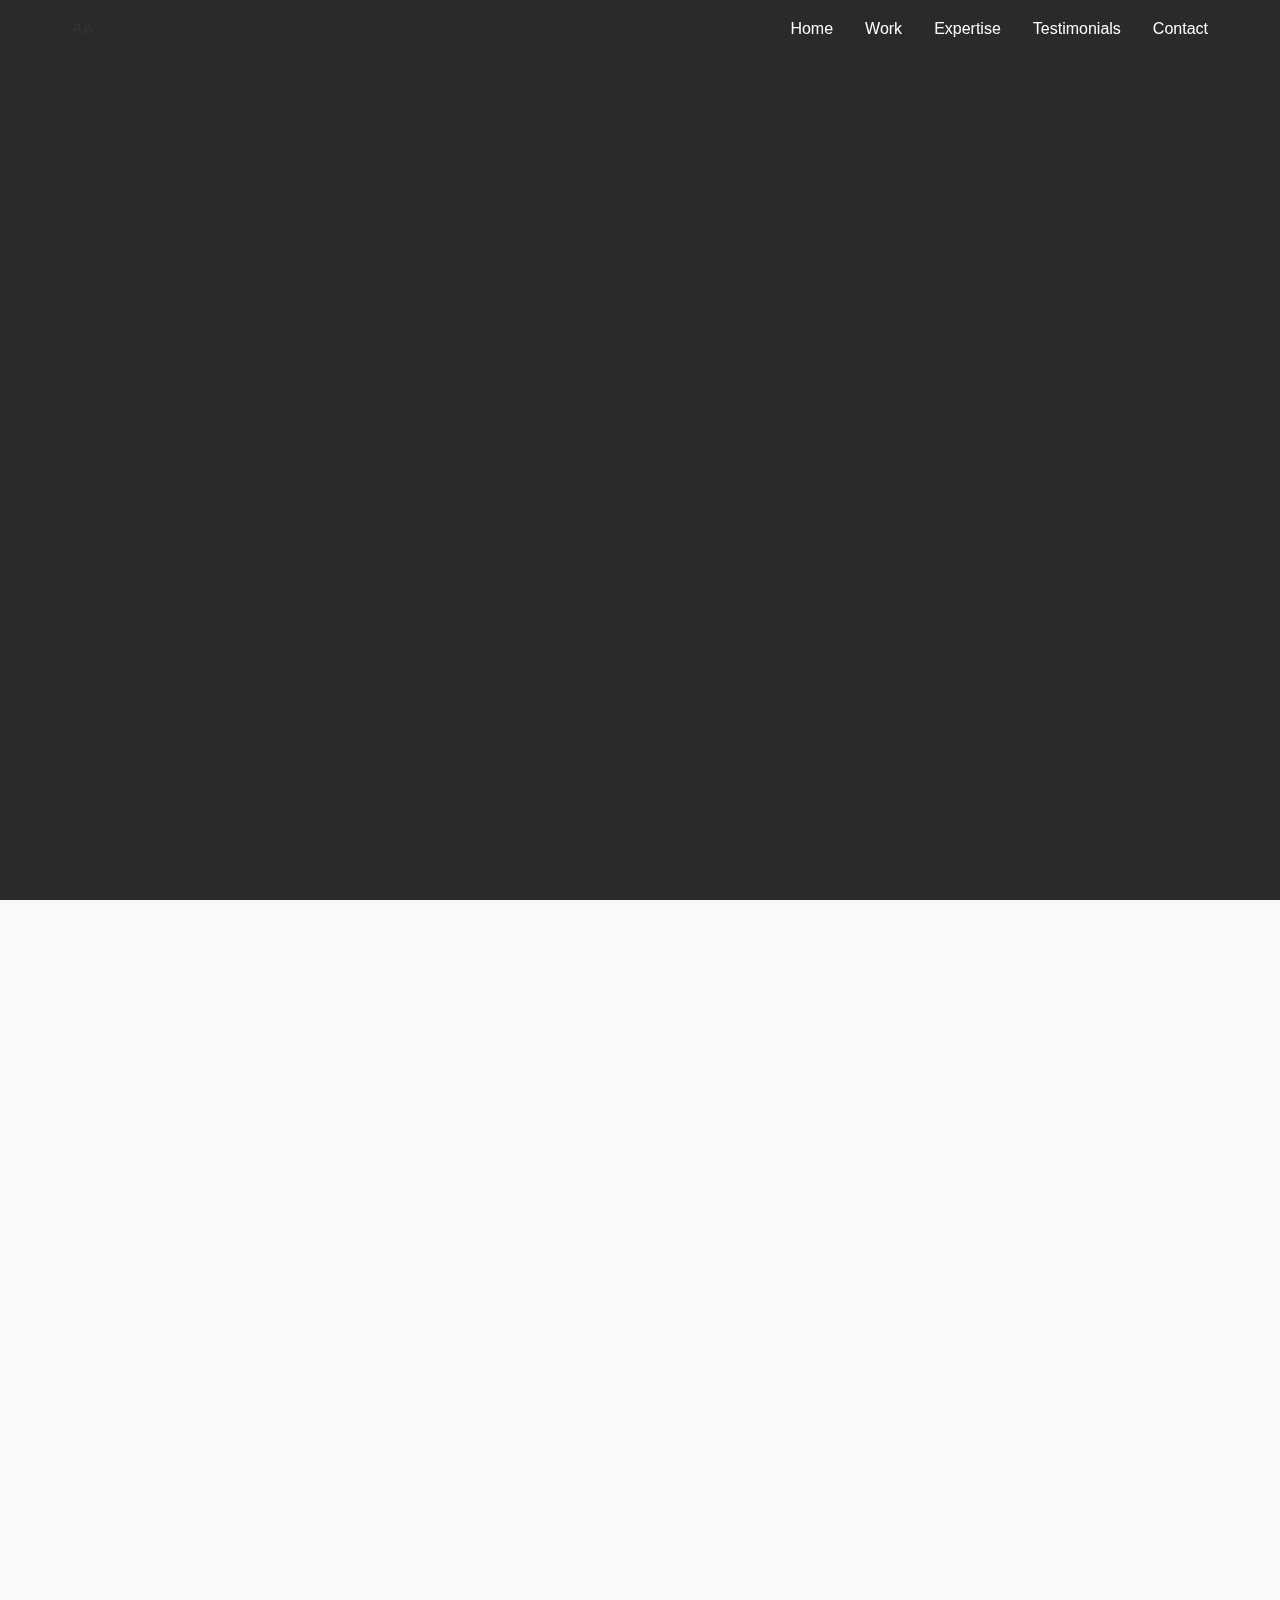
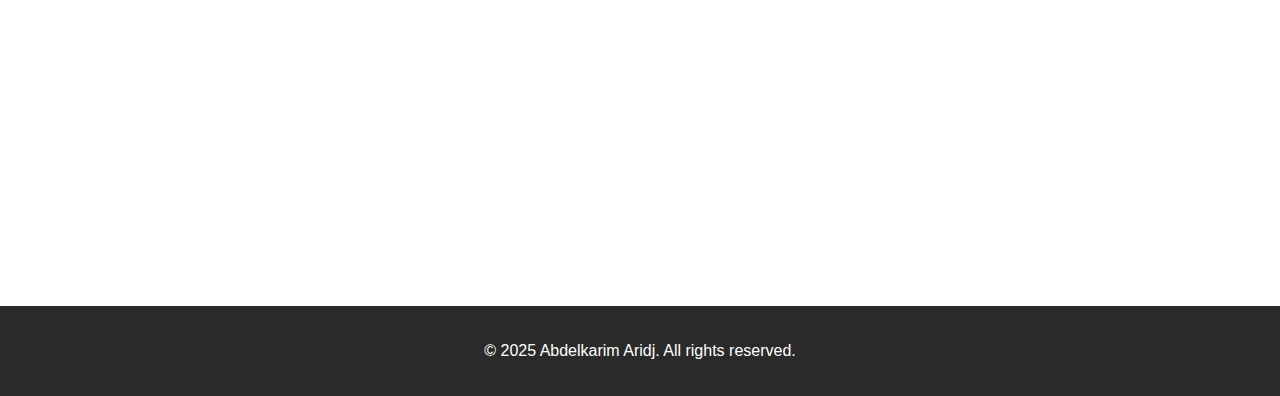
==== index.html @ 1d0ff683 "changing css link" ====
<!DOCTYPE html>
<html lang="en">
<head>
    <meta charset="UTF-8">
    <meta name="viewport" content="width=device-width, initial-scale=1.0">
    <meta name="description" content="SEO & Growth Marketing Specialist - Abdelkarim Aridj | Driving 113% Search Traffic Growth">
    <meta name="keywords" content="SEO specialist, digital marketing, growth marketing, B2B marketing, B2C marketing">
    <meta property="og:title" content="Abdelkarim Aridj - Digital Marketing Portfolio">
    <meta property="og:description" content="SEO & Growth Marketing Specialist with proven track record of 113% search traffic increase">
    <meta property="og:image" content="https://res.cloudinary.com/dxblsw5ct/image/upload/v1737039571/karim-portfolio_oym7jm.jpg">
    <title>Abdelkarim Aridj | Digital Marketing Portfolio</title>
    <link rel="stylesheet" href="https://cdnjs.cloudflare.com/ajax/libs/font-awesome/6.0.0/css/all.min.css">
    <link rel="stylesheet" href="https://unpkg.com/aos@next/dist/aos.css">
    <link rel="stylesheet" href="css/style.css">

</head>
<body>
    <!-- Navigation -->
    <nav class="navbar">
        <div class="container nav-container">
            <div class="logo">AA</div>
            <ul class="nav-links">
                <li><a href="#home">Home</a></li>
                <li><a href="#work">Work</a></li>
                <li><a href="#expertise">Expertise</a></li>
                <li><a href="#testimonials">Testimonials</a></li>
                <li><a href="#contact">Contact</a></li>
            </ul>
        </div>
    </nav>

    <!-- Hero Section -->
    <header id="home" class="hero">
        <div class="container hero-container">
            <div class="hero-content" data-aos="fade-right">
                <h1>Hi, I'm Abdelkarim</h1>
                <p class="hero-text">For the past 6 years, I have driven exceptional digital marketing results across B2B and B2C sectors, specializing in SEO and growth marketing. From achieving 113% search traffic increase to managing multi-country campaigns, I help businesses unlock their digital potential through data-driven strategies.</p>
                <div class="hero-stats">
                    <div class="stat" data-value="113">
                        <span class="number">113%</span>
                        <span class="label">Search Traffic Growth</span>
                    </div>
                    <div class="stat" data-value="70">
                        <span class="number">70%</span>
                        <span class="label">Organic Growth</span>
                    </div>
                    <div class="stat" data-value="40">
                        <span class="number">40%</span>
                        <span class="label">Revenue Increase</span>
                    </div>
                </div>
            </div>
            <div class="hero-image" data-aos="fade-left">
                <img src="https://res.cloudinary.com/dxblsw5ct/image/upload/v1737039571/karim-portfolio_oym7jm.jpg" 
                     alt="Abdelkarim Aridj" 
                     loading="eager">
            </div>
        </div>
    </header>
    <!-- Projects Section -->
    <section id="work" class="work">
        <div class="container">
            <h2 data-aos="fade-up">Featured Projects</h2>
            <div class="project-grid">
                <!-- Bayzat Project -->
                <div class="project-card" data-aos="fade-up">
                    <div class="project-header">
                        <img src="https://res.cloudinary.com/dxblsw5ct/image/upload/v1737087261/bayzat%20logo.png" 
                             alt="Bayzat Logo" 
                             class="project-logo">
                        <span class="location">Dubai (Remote)</span>
                    </div>
                    <div class="project-metrics">
                        <img src="https://res.cloudinary.com/dxblsw5ct/image/upload/v1737079715/Bayzat.com.png" 
                             alt="Bayzat Growth Metrics" 
                             class="metrics-image"
                             onclick="expandImage(this)">
                    </div>
                    <div class="project-content">
                        <h3>Key Achievements</h3>
                        <ul>
                            <li><i class="fas fa-chart-line"></i> 113% increase in organic search traffic</li>
                            <li><i class="fas fa-chart-bar"></i> 70% organic traffic growth in 8 months</li>
                            <li><i class="fas fa-dollar-sign"></i> 40% revenue increase from organic leads</li>
                            <li><i class="fas fa-tachometer-alt"></i> 60% improvement in core web vitals</li>
                        </ul>
                        <div class="content-created">
                            <h4>Content Created:</h4>
                            <ul>
                                <li><a href="https://www.bayzat.com/blog/author/karim/" target="_blank">
                                    <i class="fas fa-globe"></i> UAE Content</a></li>
                                <li><a href="https://www.bayzat.com/ar/ksa/blog/author/karim/" target="_blank">
                                    <i class="fas fa-globe"></i> KSA Content</a></li>
                            </ul>
                        </div>
                        <!-- button here -->
                       <a href="/Projects/bayzat.html" class="project-details-btn">View Project Details</a>
                    </div>
                </div>

                <!-- Evercam Project -->
                <div class="project-card" data-aos="fade-up">
                    <div class="project-header">
                        <img src="https://res.cloudinary.com/dxblsw5ct/image/upload/v1737087095/evercam%20logo.png" 
                             alt="Evercam Logo" 
                             class="project-logo">
                        <span class="location">Ireland (Remote)</span>
                    </div>
                    <div class="project-metrics">
                        <img src="https://res.cloudinary.com/dxblsw5ct/image/upload/v1737079715/evercam.io.png" 
                             alt="Evercam Growth Metrics" 
                             class="metrics-image"
                             onclick="expandImage(this)">
                    </div>
                    <div class="project-content">
                        <h3>Key Achievements</h3>
                        <ul>
                            <li><i class="fas fa-globe"></i> Multi-country SEO implementation</li>
                            <li><i class="fas fa-bullseye"></i> Cross-channel campaign management</li>
                            <li><i class="fas fa-code"></i> Multi-website optimization</li>
                        </ul>
                        <div class="landing-pages">
                            <h4>Notable Landing Pages:</h4>
                            <ul>
                                <li><a href="https://evercam.io/construction-cameras/" target="_blank">Construction Cameras</a></li>
                                <li><a href="https://evercam.com/construction-site-cameras" target="_blank">Construction Site Cameras</a></li>
                            </ul>
                        </div>
                        <!-- Add the button here -->
    <a href="/Projects/evercam.html" class="project-details-btn">View Project Details</a>
                    </div>
                </div>
                <!-- Harbin Project -->
                <div class="project-card" data-aos="fade-up">
                    <div class="project-header">
                        <img src="https://res.cloudinary.com/dxblsw5ct/image/upload/v1741133851/images_qfudab.jpg" 
                             alt="Harbin Logo" 
                             class="project-logo">
                        <span class="location">Algiers</span>
                    </div>
                    <div class="project-metrics">
                        <img src="https://res.cloudinary.com/dxblsw5ct/image/upload/v1741133851/images_qfudab.jpg" 
                             alt="Harbin Growth Metrics" 
                             class="metrics-image"
                             onclick="expandImage(this)">
                    </div>
                    <div class="project-content">
                        <h3>Key Achievements</h3>
                        <ul>
                            <li><i class="fas fa-globe"></i> ASO optimization for Rider and Driver Apps</li>
                            <li><i class="fas fa-code"></i> Website Launch</li>
                            <li><i class="fas fa-download"></i> 100k Downloads in 6 months</li>
                        </ul>
                        <div class="landing-pages">
                            <h4>App (Wayback Machine):</h4>
                            <ul>
                                <li><a href="https://web.archive.org/web/20240913175739/https://play.google.com/store/apps/details?id=com.harbin.vtccustomer" target="_blank">Arbin</a></li>
                            </ul>
                        </div>
                        <!-- button here -->
    <a href="/Projects/HarbinElDjazair.html" class="project-details-btn">View Project Details</a>
                    </div>
                </div>

                <!-- Bessa Project -->
                <div class="project-card" data-aos="fade-up">
                    <div class="project-header">
                        <img src="https://res.cloudinary.com/dxblsw5ct/image/upload/v1737086986/bessa%20logo.png" 
                             alt="Bessa Logo" 
                             class="project-logo">
                        <span class="location">Algiers</span>
                    </div>
                    <div class="project-metrics">
                        <img src="https://res.cloudinary.com/dxblsw5ct/image/upload/v1737079715/Bessa%20Promotion.png" 
                             alt="Bessa Growth Metrics" 
                             class="metrics-image"
                             onclick="expandImage(this)">
                    </div>
                    <div class="project-content">
                        <h3>Key Achievements</h3>
                        <ul>
                            <li><i class="fas fa-users"></i> Generated 5000+ qualified leads</li>
                            <li><i class="fas fa-chart-pie"></i> Increased turnover by 30%</li>
                            <li><i class="fas fa-ad"></i> 60% of sales through digital channels</li>
                            <li><i class="fas fa-chart-line"></i> 25% increase in user retention</li>
                        </ul>
                        <div class="landing-pages">
                            <h4>Notable Landing Pages:</h4>
                            <ul>
                                <li><a href="https://www.bessapromotion.com/landings/itri" target="_blank">ITRI Project</a></li>
                                <li><a href="https://www.bessapromotion.com/landings/avena" target="_blank">AVENA Project</a></li>
                            </ul>
                        </div>
                        <!-- button here -->
                      <a href="/Projects/bessapromotion.html" class="project-details-btn">View Project Details</a>
                    </div>
                </div>
            </div>
        </div>
    </section>
    <!-- Testimonials Section -->
    <section id="testimonials" class="testimonials">
        <div class="container">
            <h2 data-aos="fade-up">What People Say</h2>
            <div class="testimonial-slider">
                <div class="testimonial" data-aos="fade-up">
                    <div class="testimonial-content">
                        <p>"I had the pleasure of working with AbdelKarim, and I can confidently say he is an invaluable asset to any team. His proactive approach ensures that tasks are completed efficiently and with great attention to detail. AbdelKarim is incredibly helpful and always ready to lend a hand, fostering a collaborative and friendly work environment."</p>
                        <cite>Mayar Elrouhy<span>Graphic Designer at Bayzat</span></cite>
                    </div>
                    <div class="testimonial-image">
                        <img src="https://mir-s3-cdn-cf.behance.net/user/276/76a45770738541.667986ebb604b.jpg" alt="Mayar Elrouhy">
                    </div>
                </div>

                <div class="testimonial" data-aos="fade-up">
                    <div class="testimonial-content">
                        <p>"Karim is a true professional, highly analytical, and results-oriented, and also someone who brings positivity and energy to the workplace. I have no doubt that he will excel in any role he takes on."</p>
                        <cite>Omar Elkomy<span>Performance Marketing Expert</span></cite>
                    </div>
                    <div class="testimonial-image">
                        <img src="https://encrypted-tbn0.gstatic.com/images?q=tbn:ANd9GcSXx7Ar7ce7cHdKOqcOSdT1GaPGiIx5qUNodg&s" alt="Omar Elkomy">
                    </div>
                </div>

                <div class="testimonial" data-aos="fade-up">
                    <div class="testimonial-content">
                        <p>"He optimized the website and succeeded in improving the company's organic ranking across key regions. His strategic vision and skills were of great help in bringing new leads to Evercam. He is a creative and accomplished SEO specialist."</p>
                        <cite>Amel Djedouani<span>Account Manager at Hilti Canada</span></cite>
                    </div>
                    <div class="testimonial-image">
                        <img src="https://encrypted-tbn0.gstatic.com/images?q=tbn:ANd9GcTGM-uZBN4_gYiiAgjSM6jR3LyusbzUs8ugnw&s" alt="Amel Djedouani">
                    </div>
                </div>
            </div>
            <div class="testimonial-dots"></div>
        </div>
    </section>
    <!-- Expertise Section -->
    <section id="expertise" class="expertise">
        <div class="container">
            <h2 data-aos="fade-up">Skills & Services</h2>
            <div class="expertise-grid">
                <div class="expertise-card" data-aos="fade-up">
                    <h3><i class="fas fa-search"></i> SEO & Analytics</h3>
                    <ul>
                        <li>Technical SEO optimization</li>
                        <li>Multi-country SEO implementation</li>
                        <li>GA4 & Search Console mastery</li>
                        <li>Data analysis & reporting</li>
                    </ul>
                </div>
                <div class="expertise-card" data-aos="fade-up">
                    <h3><i class="fas fa-chart-line"></i> Growth Marketing</h3>
                    <ul>
                        <li>Multi-channel campaign management</li>
                        <li>CRO & A/B testing</li>
                        <li>Lead generation</li>
                        <li>Marketing automation</li>
                    </ul>
                </div>
                <div class="expertise-card" data-aos="fade-up">
                    <h3><i class="fas fa-code"></i> Technical Expertise</h3>
                    <ul>
                        <li>HTML/CSS/JavaScript</li>
                        <li>CRM systems (Hubspot, Salesforce)</li>
                        <li>Marketing tools (SEMrush, Ahrefs)</li>
                        <li>Analytics platforms</li>
                    </ul>
                </div>
            </div>
        </div>
    </section>
    <!-- Contact Section -->
    <section id="contact" class="contact">
        <div class="container">
            <h2 data-aos="fade-up">Let's Connect</h2>
            <div class="contact-info" data-aos="fade-up"></div>
            <div id="hubspot-form" data-aos="fade-up">
                <script charset="utf-8" type="text/javascript" src="//js.hsforms.net/forms/embed/v2.js"></script>
                <script>
                    hbspt.forms.create({
                        portalId: "48952177",
                        formId: "5fe505a7-44eb-4e9d-b23c-423a697716f1"
                    });
                </script>
            </div>
            <div class="social-profiles" data-aos="fade-up">
                <h3>Connect With Me On</h3>
                <div class="social-icons">
                    <a href="https://github.com/Karim-Aridj" target="_blank" class="social-icon">
                        <i class="fab fa-github"></i>
                    </a>
                    <a href="https://www.linkedin.com/in/abdelkarim-aridj/" target="_blank" class="social-icon">
                        <i class="fab fa-linkedin"></i>
                    </a>
                </div>
            </div>
        </div>
    </section>

    <footer>
        <div class="container">
            <p>© 2025 Abdelkarim Aridj. All rights reserved.</p>
        </div>
    </footer>

    <!-- Google tag (gtag.js) -->
<script async src="https://www.googletagmanager.com/gtag/js?id=G-7HVY5JYNY0"></script>
<script>
  window.dataLayer = window.dataLayer || [];
  function gtag(){dataLayer.push(arguments);}
  gtag('js', new Date());

  gtag('config', 'G-7HVY5JYNY0');
</script>
</body>
</html>
---- css/style.css ----
:root {
    --primary-color: #2a2a2a;
    --accent-color: #4a90e2;
    --text-color: #333;
    --background-color: #fff;
    --gradient: linear-gradient(135deg, #4a90e2, #2a2a2a);
}

* {
    margin: 0;
    padding: 0;
    box-sizing: border-box;
}

html {
    scroll-behavior: smooth;
}

body {
    font-family: 'Inter', sans-serif;
    line-height: 1.6;
    color: var(--text-color);
    background: var(--background-color);
}

.container {
    max-width: 1200px;
    margin: 0 auto;
    padding: 0 2rem;
}

/* Navigation */
.navbar {
    position: fixed;
    width: 100%;
    background: rgba(42, 42, 42, 0.95);
    backdrop-filter: blur(10px);
    z-index: 1000;
    padding: 1rem 0;
}

.nav-container {
    display: flex;
    justify-content: space-between;
    align-items: center;
}

.nav-links {
    display: flex;
    gap: 2rem;
    list-style: none;
}

.nav-links a {
    color: white;
    text-decoration: none;
    transition: color 0.3s ease;
}

.nav-links a:hover {
    color: var(--accent-color);
}

/* Hero Section */
.hero {
    min-height: 100vh;
    padding: 6rem 0;
    background: var(--primary-color);
    color: white;
    display: flex;
    align-items: center;
}

.hero-container {
    display: grid;
    grid-template-columns: 1fr 1fr;
    gap: 4rem;
    align-items: center;
}

.hero-text {
    font-size: 1.25rem;
    margin: 2rem 0;
    line-height: 1.8;
}

.hero-image {
    border-radius: 50%;
    overflow: hidden;
    width: 400px;
    height: 400px;
    margin-left: auto;
    border: 4px solid var(--accent-color);
}

.hero-image img {
    width: 100%;
    height: 100%;
    object-fit: cover;
}

.hero-stats {
    display: grid;
    grid-template-columns: repeat(3, 1fr);
    gap: 2rem;
    margin-top: 3rem;
}

.stat {
    background: rgba(255, 255, 255, 0.1);
    padding: 1.5rem;
    border-radius: 8px;
    transition: transform 0.3s ease;
}

.stat:hover {
    transform: translateY(-5px);
}

.stat .number {
    font-size: 2.5rem;
    font-weight: bold;
    display: block;
    margin-bottom: 0.5rem;
}

.stat .label {
    font-size: 0.9rem;
    opacity: 0.9;
}
/* Project Section */
.work {
    padding: 6rem 0;
    background: #f9f9f9;
}

.project-grid {
    display: grid;
    grid-template-columns: repeat(auto-fit, minmax(350px, 1fr));
    gap: 2rem;
    margin-top: 3rem;
}

.project-card {
    background: white;
    border-radius: 12px;
    overflow: hidden;
    box-shadow: 0 4px 20px rgba(0,0,0,0.1);
    transition: transform 0.3s ease;
}

.project-card:hover {
    transform: translateY(-10px);
}

.project-header {
    padding: 1.5rem;
    border-bottom: 1px solid #eee;
    display: flex;
    align-items: center;
    gap: 1rem;
}

.project-logo {
    height: 40px;
    width: auto;
    object-fit: contain;
}

.location {
    color: #666;
    font-size: 0.9rem;
}

.project-metrics {
    padding: 1rem;
    cursor: pointer;
}

.metrics-image {
    width: 100%;
    height: auto;
    border-radius: 8px;
    transition: transform 0.3s ease;
}

.metrics-image:hover {
    transform: scale(1.05);
}

.expanded-image {
    position: fixed;
    top: 0;
    left: 0;
    width: 100%;
    height: 100%;
    background: rgba(0, 0, 0, 0.9);
    display: flex;
    justify-content: center;
    align-items: center;
    z-index: 1100;
    cursor: pointer;
}

.expanded-image img {
    max-width: 90%;
    max-height: 90vh;
    object-fit: contain;
}

.project-content {
    padding: 1.5rem;
}

.project-content h3 {
    margin-bottom: 1rem;
    color: var(--primary-color);
}

.project-content ul {
    list-style: none;
}

.project-content ul li {
    margin: 0.5rem 0;
    display: flex;
    align-items: center;
    gap: 0.5rem;
}

.project-content ul li i {
    color: var(--accent-color);
}

/* Project Details Section */
.project-details {
    padding: 4rem 0;
    background: #fff;
}

.project-details h1 {
    font-size: 2rem;
    color: var(--primary-color);
    margin-bottom: 2rem;
}

.project-details h2 {
    font-size: 1.5rem;
    color: var(--primary-color);
    margin-top: 2rem;
}

.project-details h3 {
    font-size: 1.25rem;
    color: var(--accent-color);
    margin-top: 1.5rem;
}

.project-details p {
    line-height: 1.8;
    color: var(--text-color);
}

/* Table Styling */
table {
    width: 100%;
    border-collapse: collapse;
    margin-top: 1.5rem;
}

thead th {
    background-color: var(--primary-color);
    color: #fff;
    padding: 0.75rem;
}

tbody td {
    border: 1px solid #ddd;
    padding: 0.75rem;
}

tr:nth-child(even) {
    background-color: #f9f9f9;
}

.content-created,
.landing-pages {
    margin-top: 2rem;
    padding-top: 1rem;
    border-top: 1px solid #eee;
}

.content-created h4,
.landing-pages h4 {
    margin-bottom: 0.5rem;
    color: var(--primary-color);
}

.content-created ul,
.landing-pages ul {
    list-style: none;
}

.content-created a,
.landing-pages a {
    color: var(--accent-color);
    text-decoration: none;
    display: flex;
    align-items: center;
    gap: 0.5rem;
    transition: color 0.3s ease;
}

.content-created a:hover,
.landing-pages a:hover {
    color: var(--primary-color);
}
/* Testimonials Section */
.testimonials {
    padding: 6rem 0;
    background: white;
}

.testimonial {
    display: none;
    text-align: center;
    padding: 2rem;
}

.testimonial.active {
    display: block;
}

.testimonial-content {
    background: #f9f9f9;
    padding: 2rem;
    border-radius: 12px;
    box-shadow: 0 4px 20px rgba(0,0,0,0.05);
    margin-bottom: 2rem;
}

.testimonial p {
    font-size: 1.2rem;
    line-height: 1.8;
    margin-bottom: 1.5rem;
    color: var(--text-color);
}

.testimonial cite {
    display: block;
    font-style: normal;
    font-weight: 600;
    color: var(--accent-color);
}

.testimonial cite span {
    display: block;
    font-size: 0.9rem;
    color: #666;
    margin-top: 0.25rem;
}

.testimonial-image {
    width: 80px;
    height: 80px;
    border-radius: 50%;
    overflow: hidden;
    margin: 1.5rem auto 0;
    border: 3px solid var(--accent-color);
}

.testimonial-image img {
    width: 100%;
    height: 100%;
    object-fit: cover;
}

.testimonial-dots {
    display: flex;
    justify-content: center;
    gap: 0.5rem;
    margin-top: 2rem;
}

.dot {
    width: 10px;
    height: 10px;
    border-radius: 50%;
    background: #ddd;
    cursor: pointer;
    transition: background 0.3s ease;
}

.dot.active {
    background: var(--accent-color);
}
/* Expertise Section */
.expertise {
    padding: 6rem 0;
    background: #f9f9f9;
}

.expertise-grid {
    display: grid;
    grid-template-columns: repeat(auto-fit, minmax(300px, 1fr));
    gap: 2rem;
    margin-top: 3rem;
}

.expertise-card {
    background: white;
    padding: 2rem;
    border-radius: 12px;
    box-shadow: 0 4px 20px rgba(0,0,0,0.05);
    transition: transform 0.3s ease;
}

.expertise-card:hover {
    transform: translateY(-5px);
}

.expertise-card h3 {
    display: flex;
    align-items: center;
    gap: 0.5rem;
    margin-bottom: 1.5rem;
    color: var(--primary-color);
}

.expertise-card h3 i {
    color: var(--accent-color);
}

.expertise-card ul {
    list-style: none;
}

.expertise-card ul li {
    margin: 0.5rem 0;
    padding-left: 1.5rem;
    position: relative;
}

.expertise-card ul li::before {
    content: "→";
    position: absolute;
    left: 0;
    color: var(--accent-color);
}

/* Contact Section */
.contact {
    padding: 6rem 0;
    background: white;
}

.contact-info {
    text-align: center;
    margin: 2rem 0;
}

.contact-info p {
    margin: 1rem 0;
    display: flex;
    align-items: center;
    justify-content: center;
    gap: 0.5rem;
}

.contact-info i {
    color: var(--accent-color);
}

#hubspot-form {
    max-width: 600px;
    margin: 2rem auto;
    padding: 0 1rem;
}

/* Social Profiles */
.social-profiles {
    margin-top: 3rem;
    text-align: center;
}

.social-profiles h3 {
    margin-bottom: 1.5rem;
    color: var(--primary-color);
}

.social-icons {
    display: flex;
    justify-content: center;
    gap: 2rem;
}

.social-icon {
    width: 60px;
    height: 60px;
    border-radius: 50%;
    background: var(--primary-color);
    display: flex;
    align-items: center;
    justify-content: center;
    transition: transform 0.3s ease, background-color 0.3s ease;
}

.social-icon i {
    font-size: 1.8rem;
    color: white;
}

.social-icon:hover {
    transform: translateY(-5px);
    background: var(--accent-color);
}

/* Footer */
footer {
    background: var(--primary-color);
    color: white;
    padding: 2rem 0;
    text-align: center;
}
/* Responsive Design */
@media (max-width: 1200px) {
    .container {
        padding: 0 1.5rem;
    }

    .hero-image {
        width: 350px;
        height: 350px;
    }
}

@media (max-width: 992px) {
    .hero-container {
        grid-template-columns: 1fr;
        text-align: center;
    }

    .hero-image {
        margin: 0 auto;
    }

    .hero-stats {
        justify-content: center;
    }

    .project-grid {
        grid-template-columns: repeat(auto-fit, minmax(300px, 1fr));
    }
}

@media (max-width: 768px) {
    html {
        font-size: 14px;
    }

    .navbar {
        padding: 0.8rem 0;
    }

    .nav-links {
        display: none;
    }

    .hero {
        padding: 4rem 0;
    }

    .hero-image {
        width: 280px;
        height: 280px;
    }

    .hero-stats {
        grid-template-columns: 1fr;
        gap: 1rem;
    }

    .stat {
        padding: 1rem;
    }

    .stat .number {
        font-size: 2rem;
    }

    .project-card {
        margin-bottom: 2rem;
    }

    .testimonial p {
        font-size: 1rem;
    }

    .expertise-grid {
        grid-template-columns: 1fr;
    }

    .social-icons {
        gap: 1rem;
    }

    .social-icon {
        width: 50px;
        height: 50px;
    }

    .social-icon i {
        font-size: 1.5rem;
    }
}

@media (max-width: 480px) {
    html {
        font-size: 12px;
    }

    .hero-image {
        width: 240px;
        height: 240px;
    }

    .project-header {
        flex-direction: column;
        text-align: center;
    }

    .project-logo {
        height: 30px;
    }

    .testimonial-content {
        padding: 1.5rem;
    }

    .testimonial-image {
        width: 60px;
        height: 60px;
    }

    .contact-info p {
        flex-direction: column;
        gap: 0.5rem;
    }
}

/* Animation Classes */
.scroll-up {
    transform: translateY(0);
    transition: transform 0.3s ease;
}

.scroll-down {
    transform: translateY(-100%);
    transition: transform 0.3s ease;
}

/* Accessibility */
@media (prefers-reduced-motion: reduce) {
    * {
        animation-duration: 0.01ms !important;
        animation-iteration-count: 1 !important;
        transition-duration: 0.01ms !important;
        scroll-behavior: auto !important;
    }
}

/* Print Styles */
@media print {
    .navbar,
    .hero-stats,
    .testimonial-dots,
    .social-profiles,
    #hubspot-form {
        display: none;
    }

    .hero,
    .work,
    .testimonials,
    .expertise,
    .contact {
        padding: 2rem 0;
    }

    .project-card,
    .expertise-card {
        break-inside: avoid;
    }
}
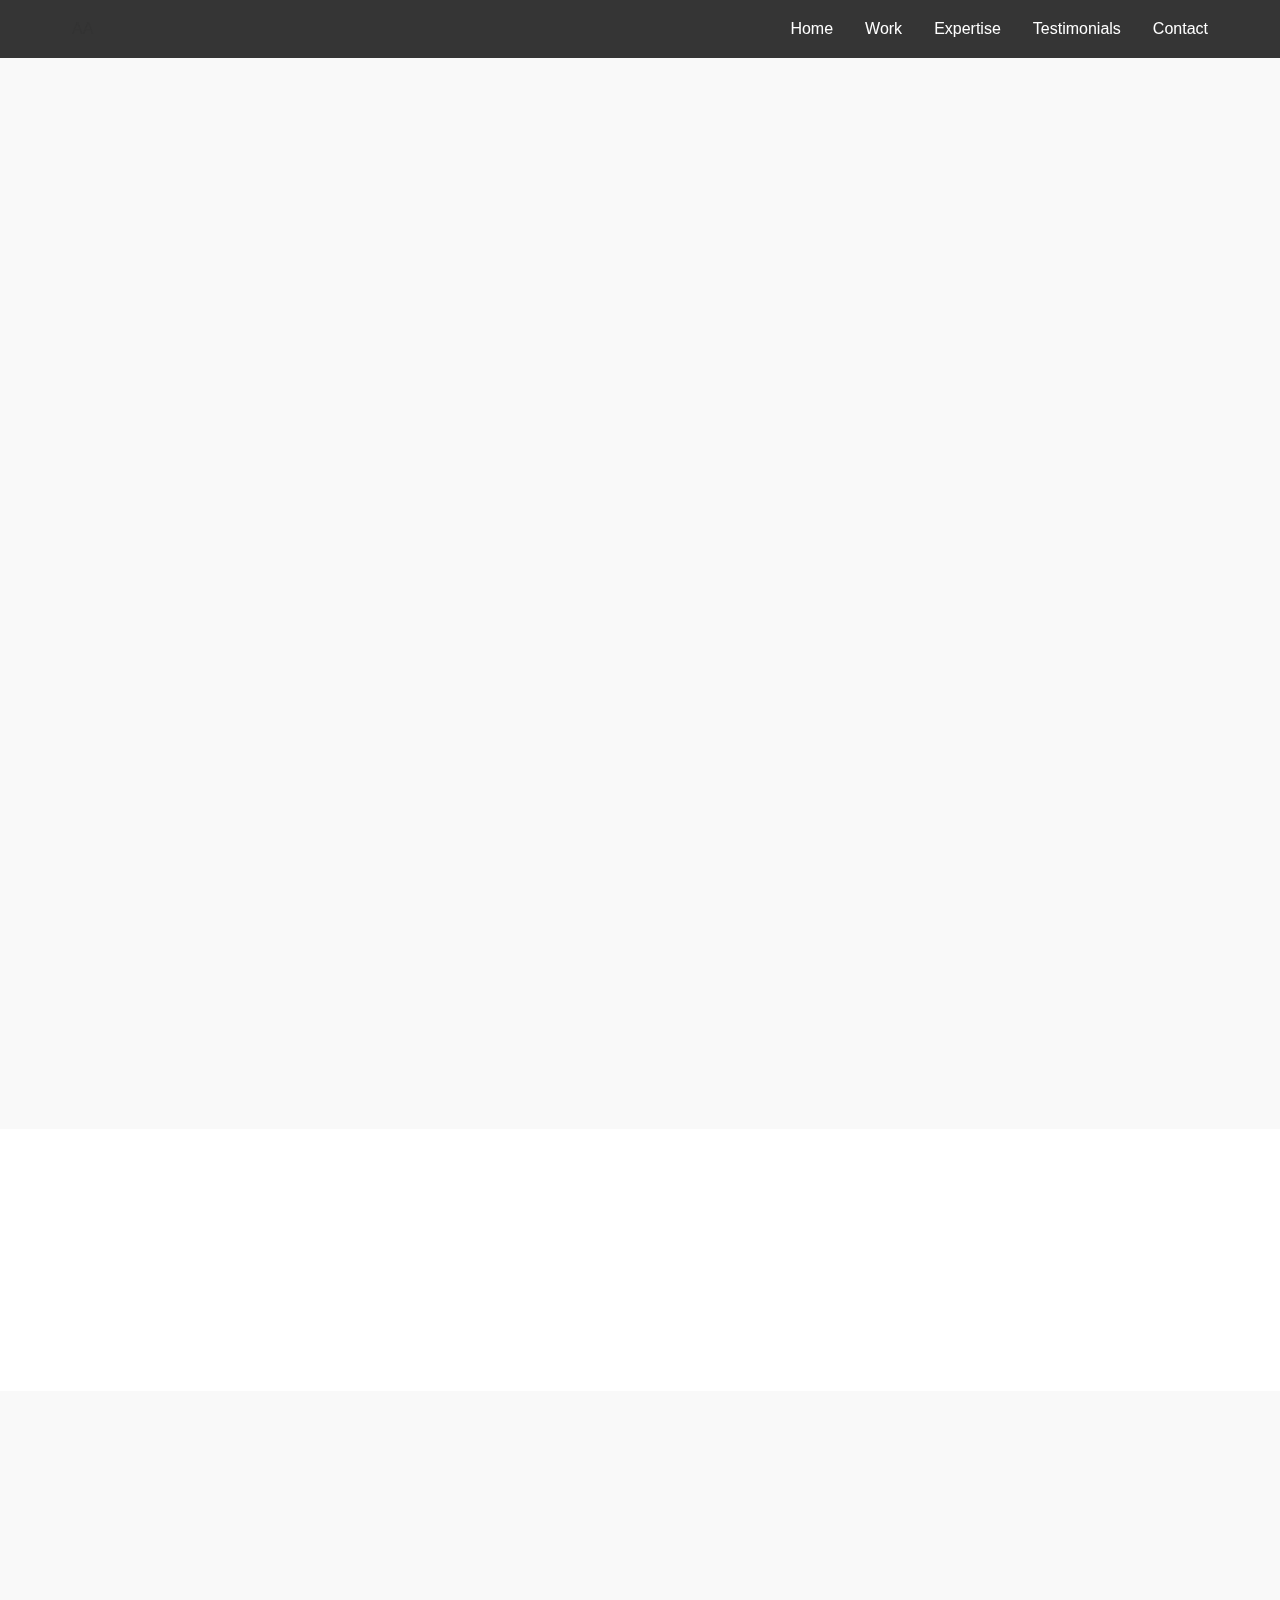
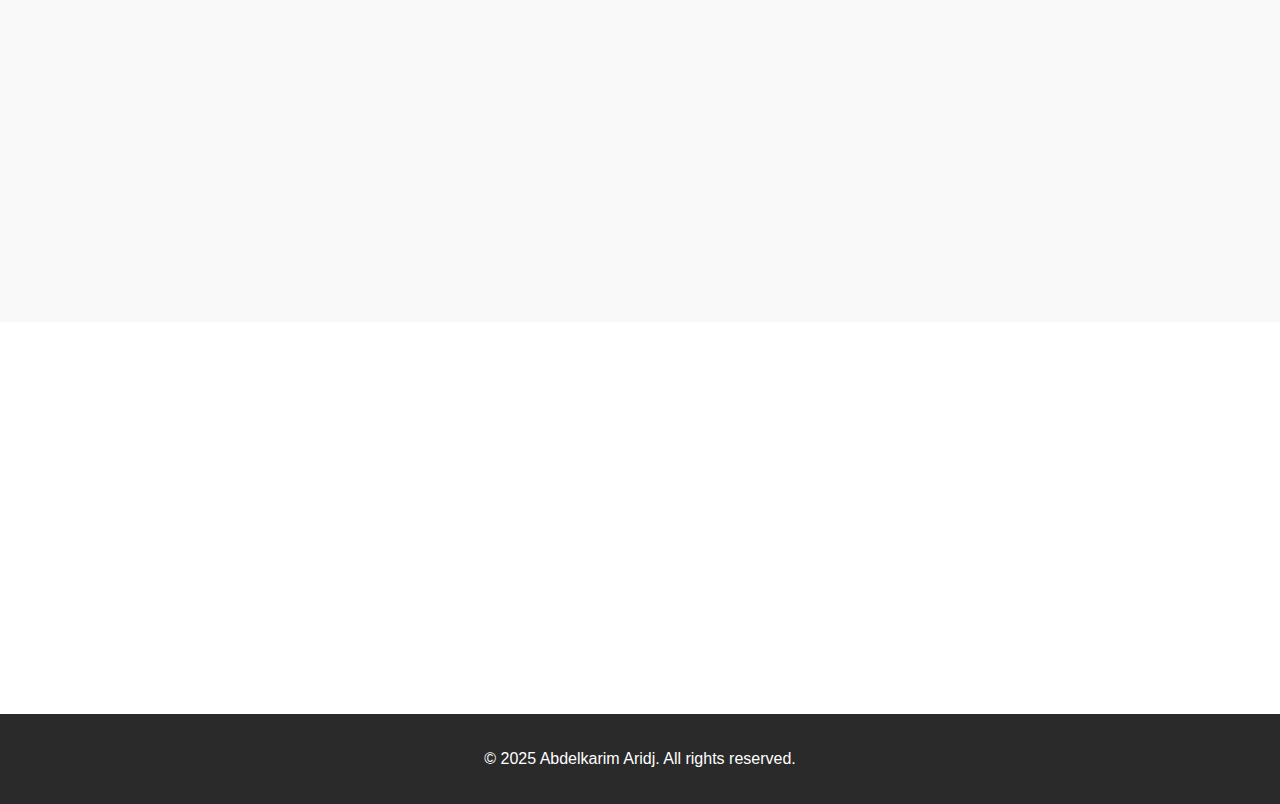
==== commit 451246be: "reorgnize html content before slider impl" ====
--- a/index.html
+++ b/index.html
@@ -4,15 +4,10 @@
     <meta charset="UTF-8">
     <meta name="viewport" content="width=device-width, initial-scale=1.0">
     <meta name="description" content="SEO & Growth Marketing Specialist - Abdelkarim Aridj | Driving 113% Search Traffic Growth">
-    <meta name="keywords" content="SEO specialist, digital marketing, growth marketing, B2B marketing, B2C marketing">
-    <meta property="og:title" content="Abdelkarim Aridj - Digital Marketing Portfolio">
-    <meta property="og:description" content="SEO & Growth Marketing Specialist with proven track record of 113% search traffic increase">
-    <meta property="og:image" content="https://res.cloudinary.com/dxblsw5ct/image/upload/v1737039571/karim-portfolio_oym7jm.jpg">
     <title>Abdelkarim Aridj | Digital Marketing Portfolio</title>
     <link rel="stylesheet" href="https://cdnjs.cloudflare.com/ajax/libs/font-awesome/6.0.0/css/all.min.css">
     <link rel="stylesheet" href="https://unpkg.com/aos@next/dist/aos.css">
     <link rel="stylesheet" href="css/style.css">
-
 </head>
 <body>
     <!-- Navigation -->
@@ -29,39 +24,12 @@
         </div>
     </nav>
 
-    <!-- Hero Section -->
-    <header id="home" class="hero">
-        <div class="container hero-container">
-            <div class="hero-content" data-aos="fade-right">
-                <h1>Hi, I'm Abdelkarim</h1>
-                <p class="hero-text">For the past 6 years, I have driven exceptional digital marketing results across B2B and B2C sectors, specializing in SEO and growth marketing. From achieving 113% search traffic increase to managing multi-country campaigns, I help businesses unlock their digital potential through data-driven strategies.</p>
-                <div class="hero-stats">
-                    <div class="stat" data-value="113">
-                        <span class="number">113%</span>
-                        <span class="label">Search Traffic Growth</span>
-                    </div>
-                    <div class="stat" data-value="70">
-                        <span class="number">70%</span>
-                        <span class="label">Organic Growth</span>
-                    </div>
-                    <div class="stat" data-value="40">
-                        <span class="number">40%</span>
-                        <span class="label">Revenue Increase</span>
-                    </div>
-                </div>
-            </div>
-            <div class="hero-image" data-aos="fade-left">
-                <img src="https://res.cloudinary.com/dxblsw5ct/image/upload/v1737039571/karim-portfolio_oym7jm.jpg" 
-                     alt="Abdelkarim Aridj" 
-                     loading="eager">
-            </div>
-        </div>
-    </header>
-    <!-- Projects Section -->
+    <!-- Work Section (Projects Grid) -->
     <section id="work" class="work">
         <div class="container">
             <h2 data-aos="fade-up">Featured Projects</h2>
             <div class="project-grid">
+                
                 <!-- Bayzat Project -->
                 <div class="project-card" data-aos="fade-up">
                     <div class="project-header">
@@ -73,8 +41,7 @@
                     <div class="project-metrics">
                         <img src="https://res.cloudinary.com/dxblsw5ct/image/upload/v1737079715/Bayzat.com.png" 
                              alt="Bayzat Growth Metrics" 
-                             class="metrics-image"
-                             onclick="expandImage(this)">
+                             class="metrics-image">
                     </div>
                     <div class="project-content">
                         <h3>Key Achievements</h3>
@@ -84,17 +51,7 @@
                             <li><i class="fas fa-dollar-sign"></i> 40% revenue increase from organic leads</li>
                             <li><i class="fas fa-tachometer-alt"></i> 60% improvement in core web vitals</li>
                         </ul>
-                        <div class="content-created">
-                            <h4>Content Created:</h4>
-                            <ul>
-                                <li><a href="https://www.bayzat.com/blog/author/karim/" target="_blank">
-                                    <i class="fas fa-globe"></i> UAE Content</a></li>
-                                <li><a href="https://www.bayzat.com/ar/ksa/blog/author/karim/" target="_blank">
-                                    <i class="fas fa-globe"></i> KSA Content</a></li>
-                            </ul>
-                        </div>
-                        <!-- button here -->
-                       <a href="/Projects/bayzat.html" class="project-details-btn">View Project Details</a>
+                        <a href="/Projects/bayzat.html" class="project-details-btn">View Project Details</a>
                     </div>
                 </div>
 
@@ -109,8 +66,7 @@
                     <div class="project-metrics">
                         <img src="https://res.cloudinary.com/dxblsw5ct/image/upload/v1737079715/evercam.io.png" 
                              alt="Evercam Growth Metrics" 
-                             class="metrics-image"
-                             onclick="expandImage(this)">
+                             class="metrics-image">
                     </div>
                     <div class="project-content">
                         <h3>Key Achievements</h3>
@@ -119,50 +75,11 @@
                             <li><i class="fas fa-bullseye"></i> Cross-channel campaign management</li>
                             <li><i class="fas fa-code"></i> Multi-website optimization</li>
                         </ul>
-                        <div class="landing-pages">
-                            <h4>Notable Landing Pages:</h4>
-                            <ul>
-                                <li><a href="https://evercam.io/construction-cameras/" target="_blank">Construction Cameras</a></li>
-                                <li><a href="https://evercam.com/construction-site-cameras" target="_blank">Construction Site Cameras</a></li>
-                            </ul>
-                        </div>
-                        <!-- Add the button here -->
-    <a href="/Projects/evercam.html" class="project-details-btn">View Project Details</a>
-                    </div>
-                </div>
-                <!-- Harbin Project -->
-                <div class="project-card" data-aos="fade-up">
-                    <div class="project-header">
-                        <img src="https://res.cloudinary.com/dxblsw5ct/image/upload/v1741133851/images_qfudab.jpg" 
-                             alt="Harbin Logo" 
-                             class="project-logo">
-                        <span class="location">Algiers</span>
-                    </div>
-                    <div class="project-metrics">
-                        <img src="https://res.cloudinary.com/dxblsw5ct/image/upload/v1741133851/images_qfudab.jpg" 
-                             alt="Harbin Growth Metrics" 
-                             class="metrics-image"
-                             onclick="expandImage(this)">
-                    </div>
-                    <div class="project-content">
-                        <h3>Key Achievements</h3>
-                        <ul>
-                            <li><i class="fas fa-globe"></i> ASO optimization for Rider and Driver Apps</li>
-                            <li><i class="fas fa-code"></i> Website Launch</li>
-                            <li><i class="fas fa-download"></i> 100k Downloads in 6 months</li>
-                        </ul>
-                        <div class="landing-pages">
-                            <h4>App (Wayback Machine):</h4>
-                            <ul>
-                                <li><a href="https://web.archive.org/web/20240913175739/https://play.google.com/store/apps/details?id=com.harbin.vtccustomer" target="_blank">Arbin</a></li>
-                            </ul>
-                        </div>
-                        <!-- button here -->
-    <a href="/Projects/HarbinElDjazair.html" class="project-details-btn">View Project Details</a>
-                    </div>
-                </div>
-
-                <!-- Bessa Project -->
+                        <a href="/Projects/evercam.html" class="project-details-btn">View Project Details</a>
+                    </div>
+                </div>
+
+                <!-- Bessa Promotion Project -->
                 <div class="project-card" data-aos="fade-up">
                     <div class="project-header">
                         <img src="https://res.cloudinary.com/dxblsw5ct/image/upload/v1737086986/bessa%20logo.png" 
@@ -173,8 +90,7 @@
                     <div class="project-metrics">
                         <img src="https://res.cloudinary.com/dxblsw5ct/image/upload/v1737079715/Bessa%20Promotion.png" 
                              alt="Bessa Growth Metrics" 
-                             class="metrics-image"
-                             onclick="expandImage(this)">
+                             class="metrics-image">
                     </div>
                     <div class="project-content">
                         <h3>Key Achievements</h3>
@@ -184,15 +100,31 @@
                             <li><i class="fas fa-ad"></i> 60% of sales through digital channels</li>
                             <li><i class="fas fa-chart-line"></i> 25% increase in user retention</li>
                         </ul>
-                        <div class="landing-pages">
-                            <h4>Notable Landing Pages:</h4>
-                            <ul>
-                                <li><a href="https://www.bessapromotion.com/landings/itri" target="_blank">ITRI Project</a></li>
-                                <li><a href="https://www.bessapromotion.com/landings/avena" target="_blank">AVENA Project</a></li>
-                            </ul>
-                        </div>
-                        <!-- button here -->
-                      <a href="/Projects/bessapromotion.html" class="project-details-btn">View Project Details</a>
+                        <a href="/Projects/bessapromotion.html" class="project-details-btn">View Project Details</a>
+                    </div>
+                </div>
+
+                <!-- Harbin El Djazair Project -->
+                <div class="project-card" data-aos="fade-up">
+                    <div class="project-header">
+                        <img src="https://res.cloudinary.com/dxblsw5ct/image/upload/v1741133851/images_qfudab.jpg" 
+                             alt="Harbin Logo" 
+                             class="project-logo">
+                        <span class="location">Algiers</span>
+                    </div>
+                    <div class="project-metrics">
+                        <img src="https://res.cloudinary.com/dxblsw5ct/image/upload/v1741133851/images_qfudab.jpg" 
+                             alt="Harbin Growth Metrics" 
+                             class="metrics-image">
+                    </div>
+                    <div class="project-content">
+                        <h3>Key Achievements</h3>
+                        <ul>
+                            <li><i class="fas fa-globe"></i> ASO optimization for Rider and Driver Apps</li>
+                            <li><i class="fas fa-code"></i> Website Launch</li>
+                            <li><i class="fas fa-download"></i> 100k Downloads in 6 months</li>
+                        </ul>
+                        <a href="/Projects/HarbinElDjazair.html" class="project-details-btn">View Project Details</a>
                     </div>
                 </div>
             </div>
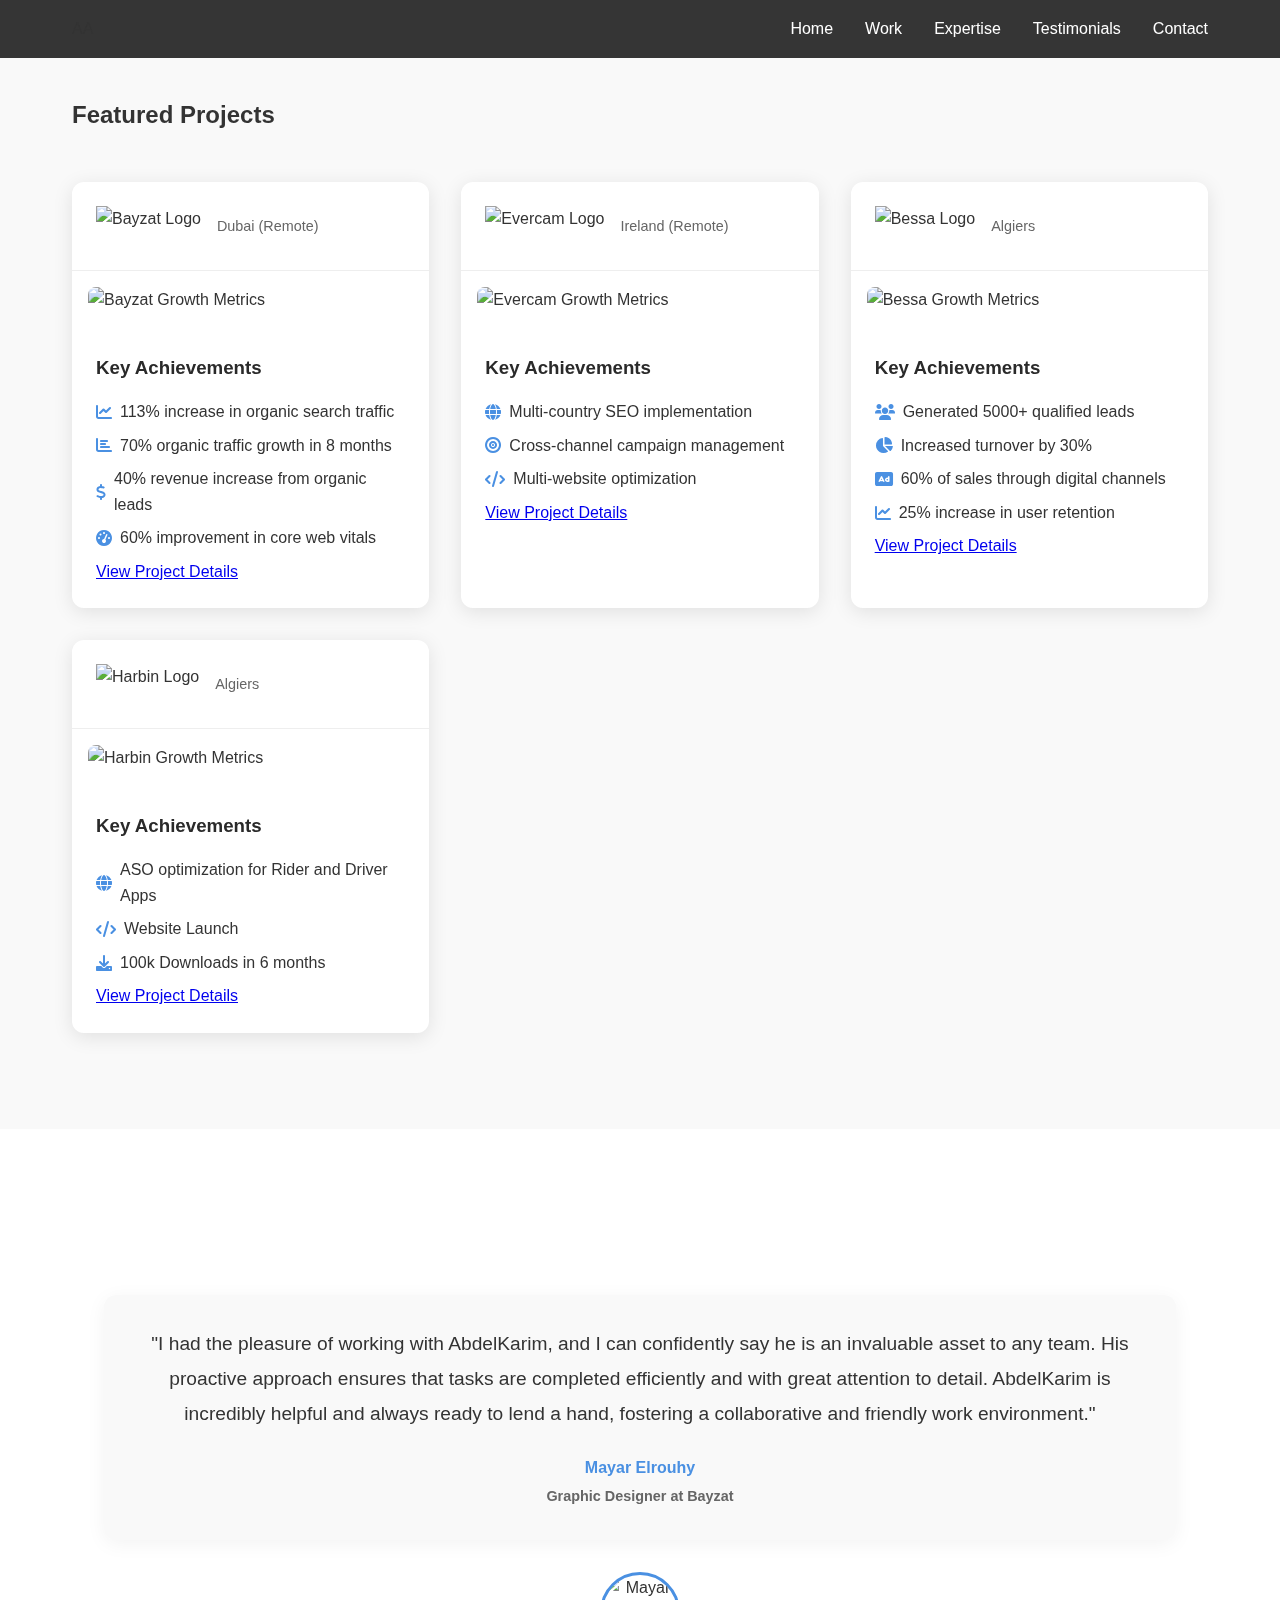
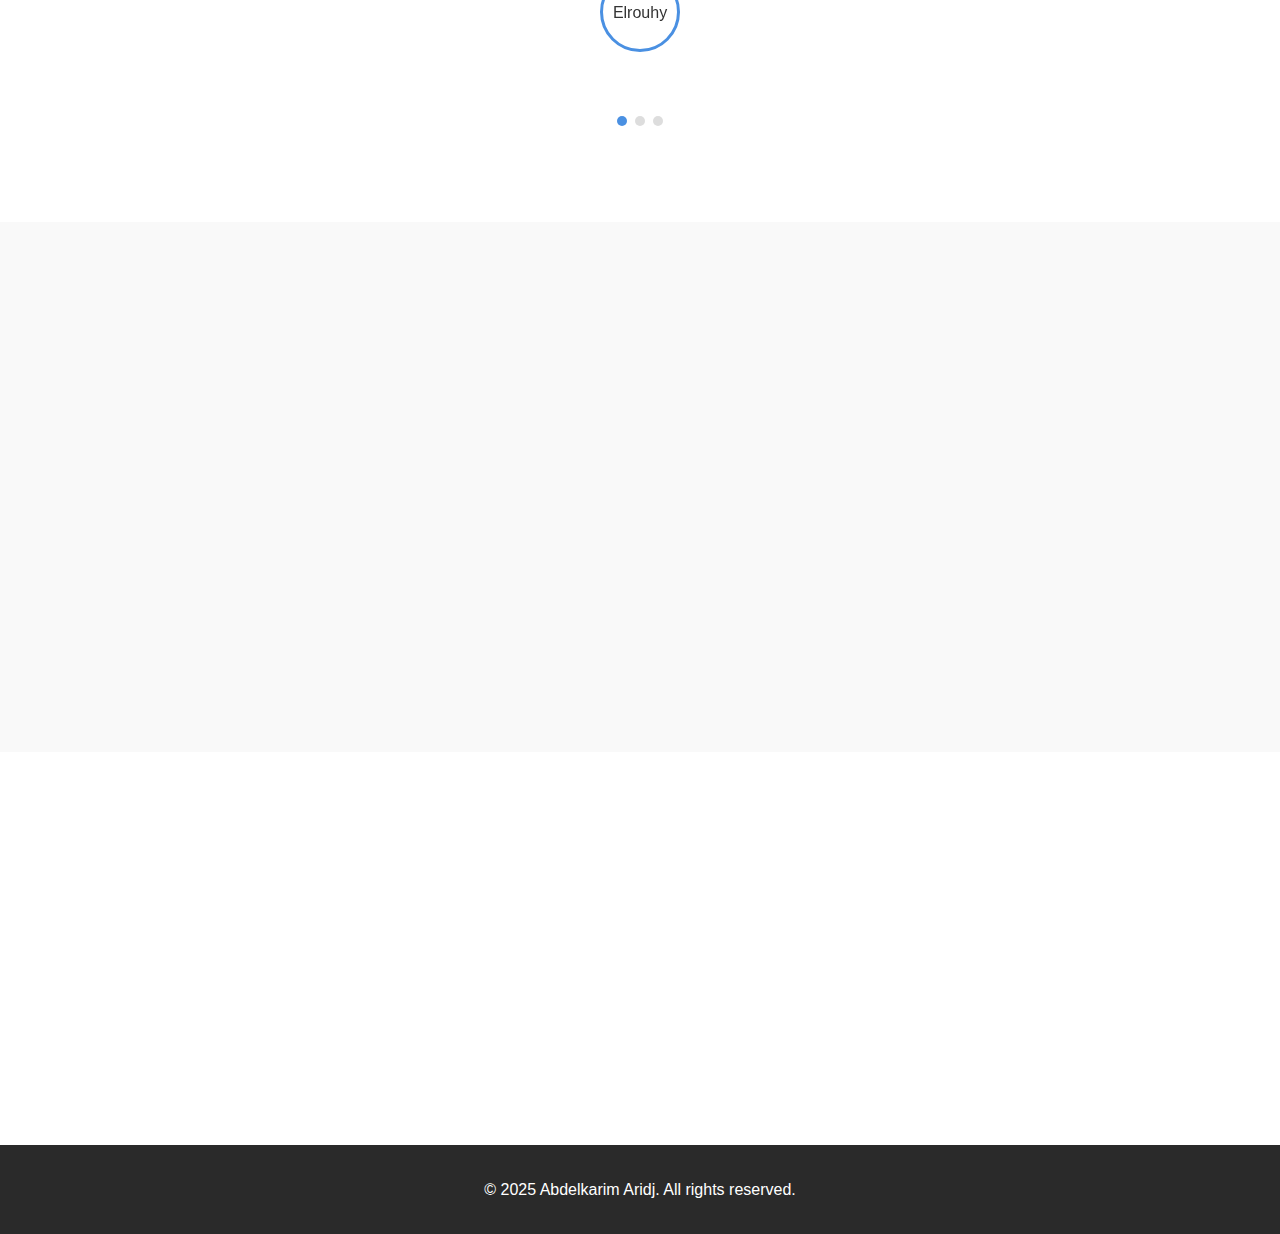
==== commit 11ccce54: "main.js was missing from index.html" ====
--- a/index.html
+++ b/index.html
@@ -7,7 +7,7 @@
     <title>Abdelkarim Aridj | Digital Marketing Portfolio</title>
     <link rel="stylesheet" href="https://cdnjs.cloudflare.com/ajax/libs/font-awesome/6.0.0/css/all.min.css">
     <link rel="stylesheet" href="https://unpkg.com/aos@next/dist/aos.css">
-    <link rel="stylesheet" href="css/style.css">
+    <link rel="stylesheet" href="/css/style.css">
 </head>
 <body>
     <!-- Navigation -->
@@ -236,15 +236,15 @@
             <p>© 2025 Abdelkarim Aridj. All rights reserved.</p>
         </div>
     </footer>
-
-    <!-- Google tag (gtag.js) -->
-<script async src="https://www.googletagmanager.com/gtag/js?id=G-7HVY5JYNY0"></script>
+<!-- Scripts section -->
+<script src="https://unpkg.com/aos@next/dist/aos.js"></script>
+<script src="js/main.js"></script> 
 <script>
-  window.dataLayer = window.dataLayer || [];
-  function gtag(){dataLayer.push(arguments);}
-  gtag('js', new Date());
-
-  gtag('config', 'G-7HVY5JYNY0');
+    AOS.init({
+        duration: 800,
+        once: true,
+        offset: 200
+    });
 </script>
 </body>
 </html>
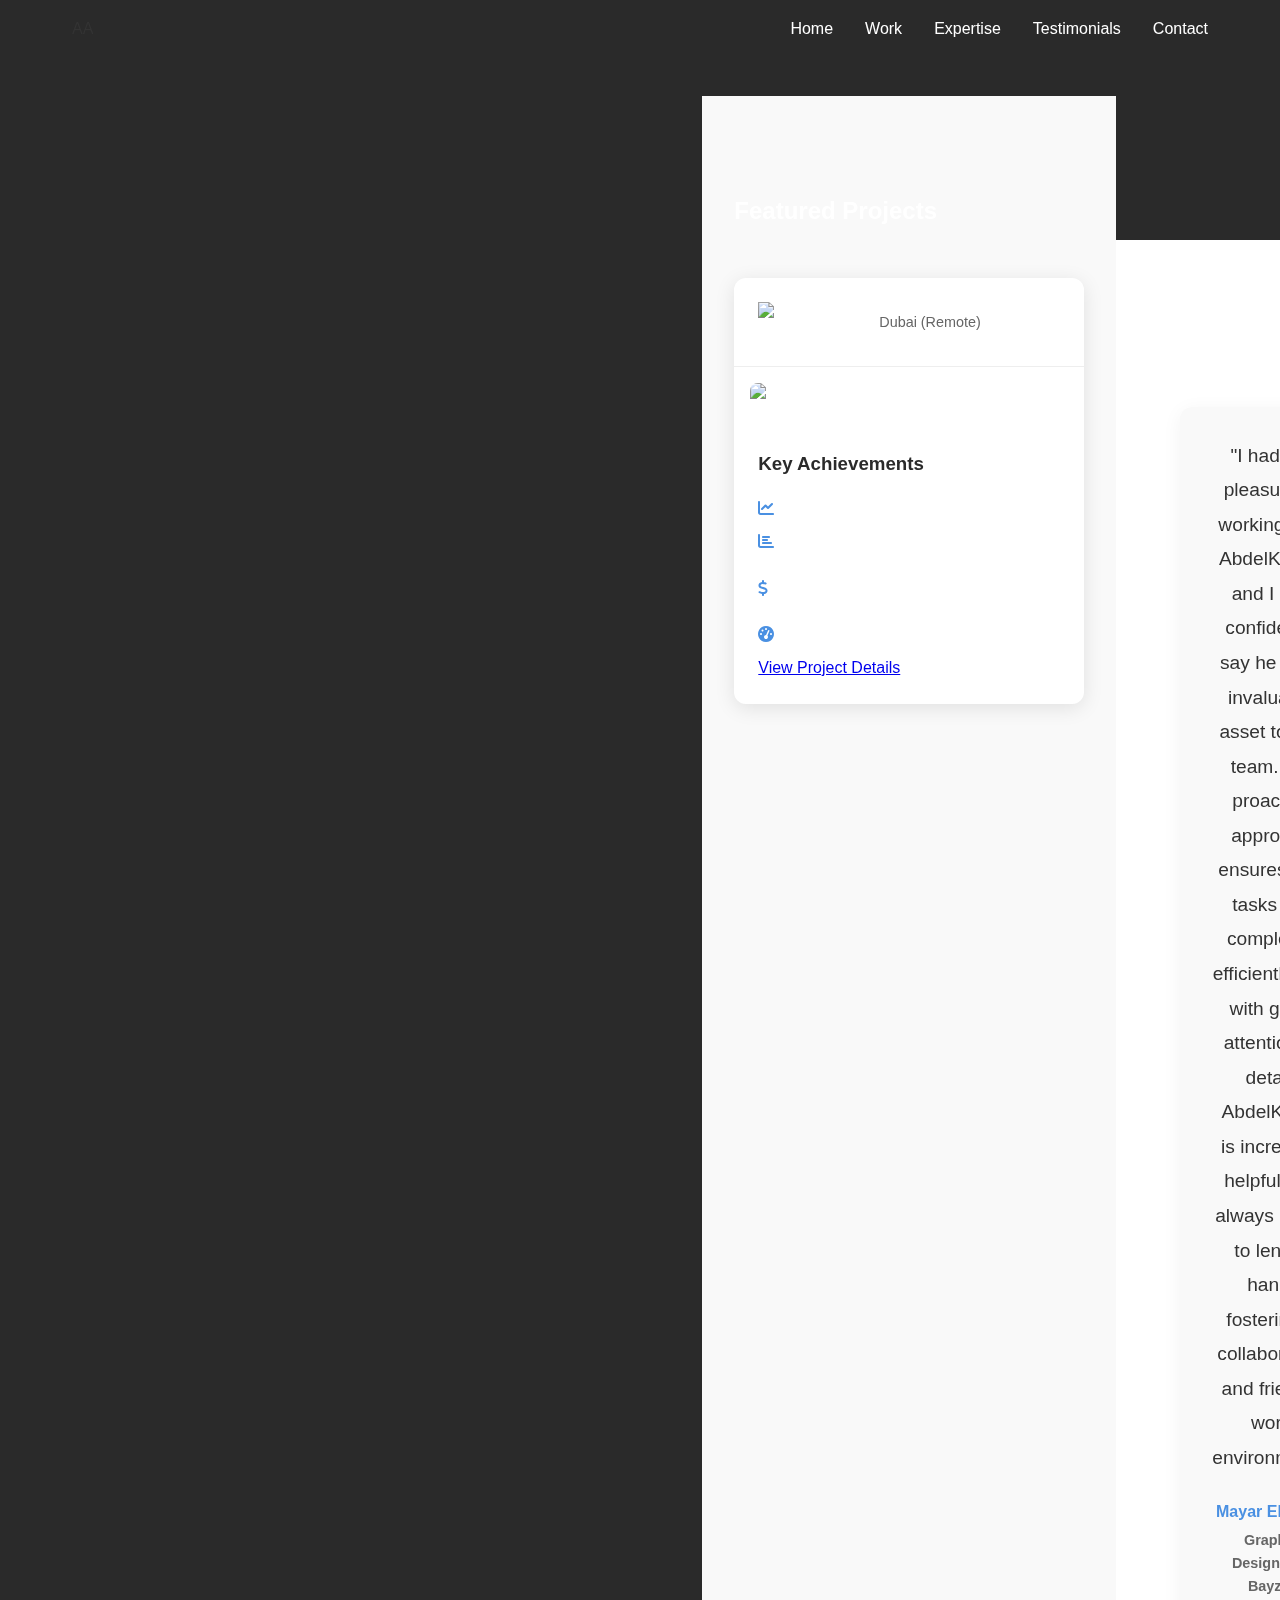
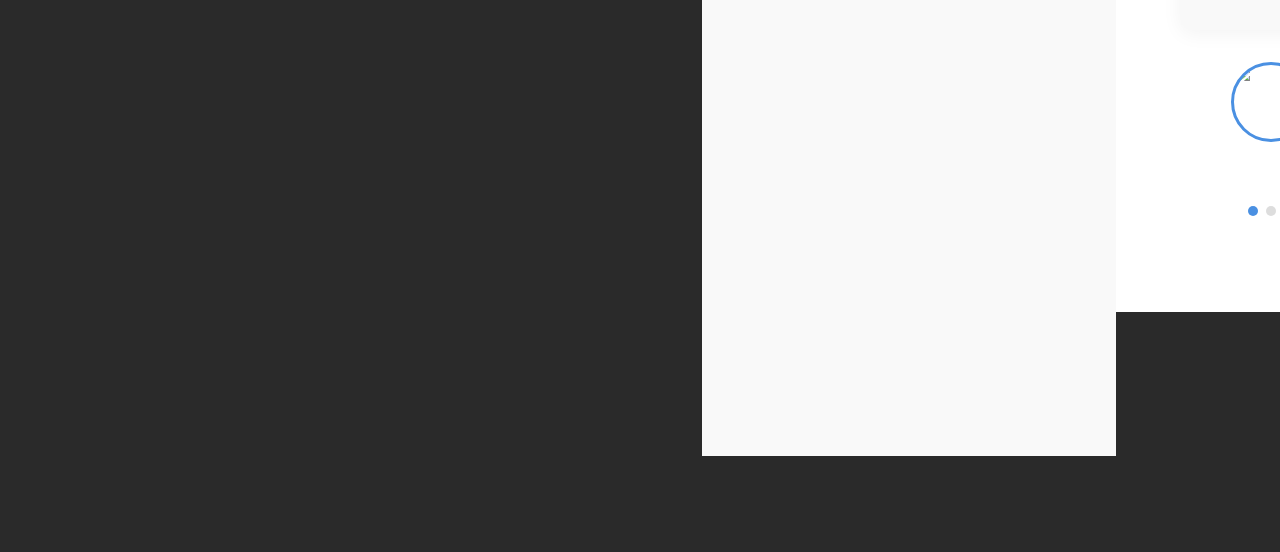
==== commit 52785198: "readded hero section" ====
--- a/index.html
+++ b/index.html
@@ -23,7 +23,25 @@
             </ul>
         </div>
     </nav>
-
+<!-- Hero Section -->
+<header id="home" class="hero">
+    <div class="container hero-container">
+        <div class="hero-content">
+            <h1 data-aos="fade-up">Abdelkarim Aridj</h1>
+            <p class="hero-subtitle" data-aos="fade-up" data-aos-delay="200">
+                Digital Marketing Specialist | SEO & Growth Marketing Expert
+            </p>
+            <div class="hero-cta" data-aos="fade-up" data-aos-delay="400">
+                <a href="#work" class="cta-btn">View My Work</a>
+                <a href="#contact" class="cta-btn secondary">Contact Me</a>
+            </div>
+        </div>
+        <div class="hero-image" data-aos="zoom-in">
+            <img src="https://res.cloudinary.com/dxblsw5ct/image/upload/v1737079715/hero-image.jpg" 
+                 alt="Abdelkarim Aridj Profile"
+                 class="profile-image">
+        </div>
+    </div>
     <!-- Work Section (Projects Grid) -->
     <section id="work" class="work">
         <div class="container">
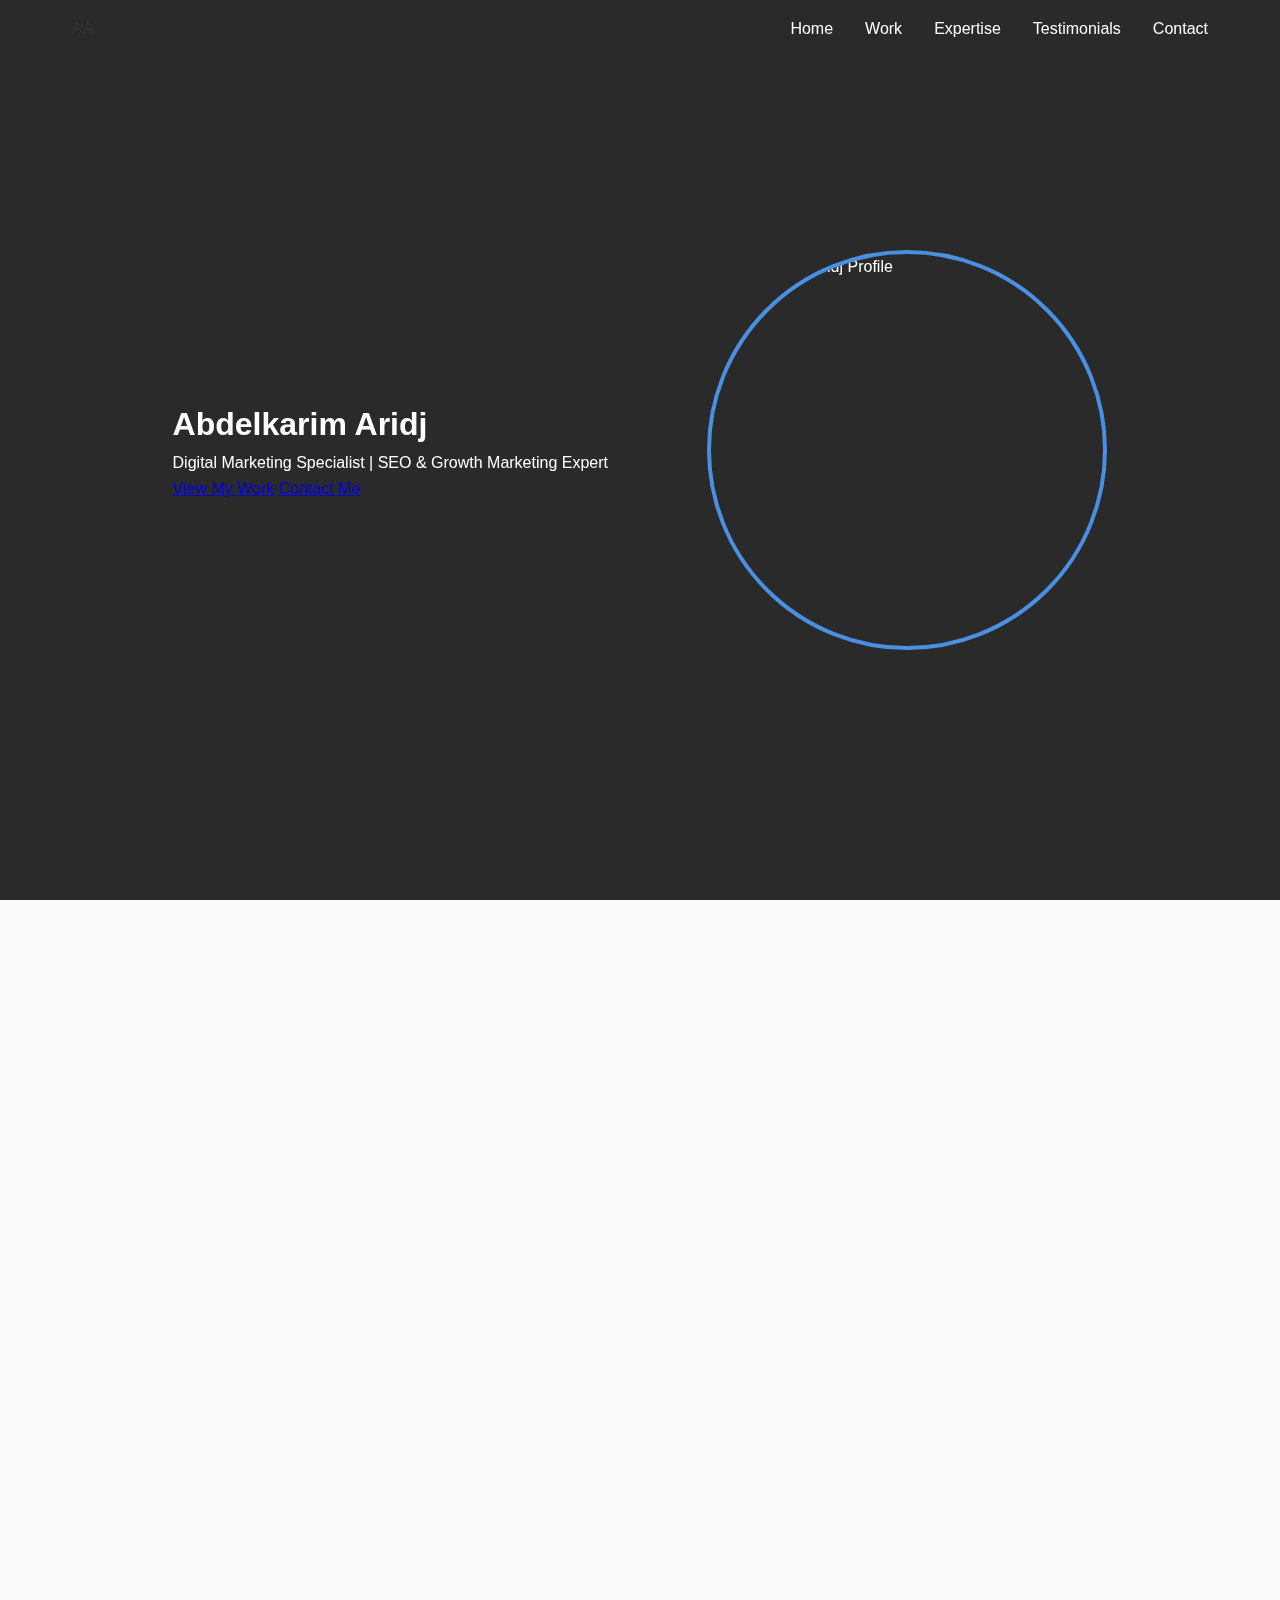
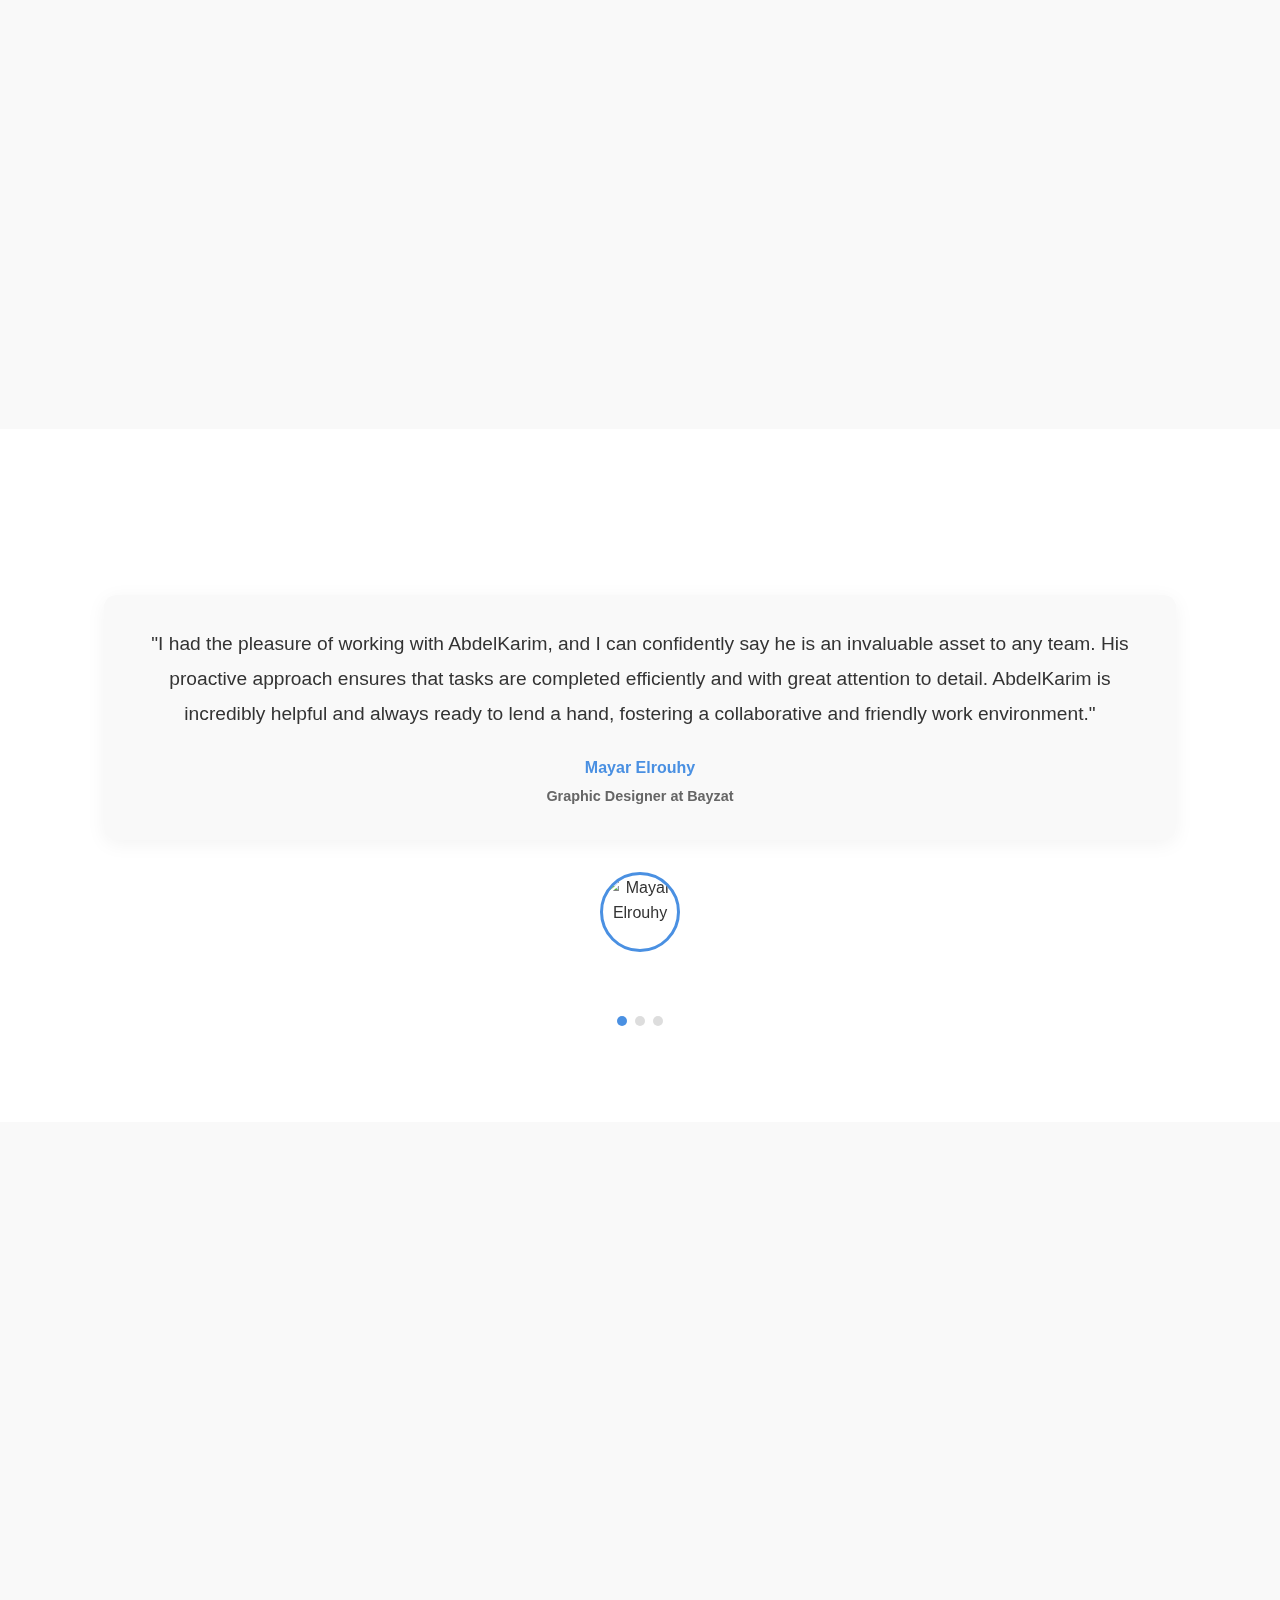
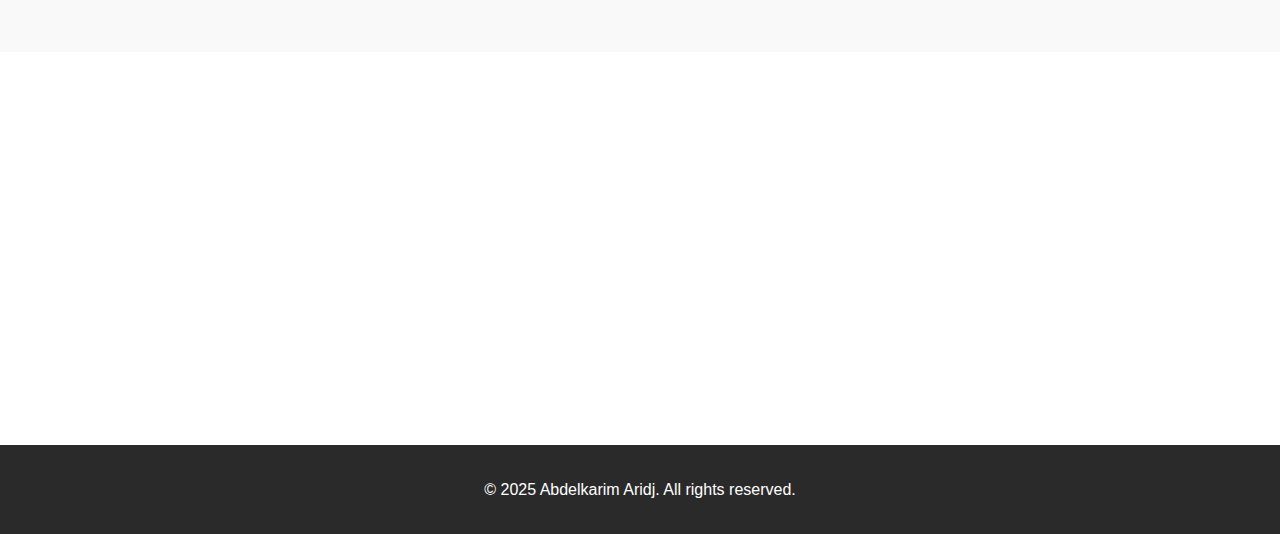
==== commit e3a03761: "fixed header" ====
--- a/index.html
+++ b/index.html
@@ -42,6 +42,7 @@
                  class="profile-image">
         </div>
     </div>
+</header>
     <!-- Work Section (Projects Grid) -->
     <section id="work" class="work">
         <div class="container">
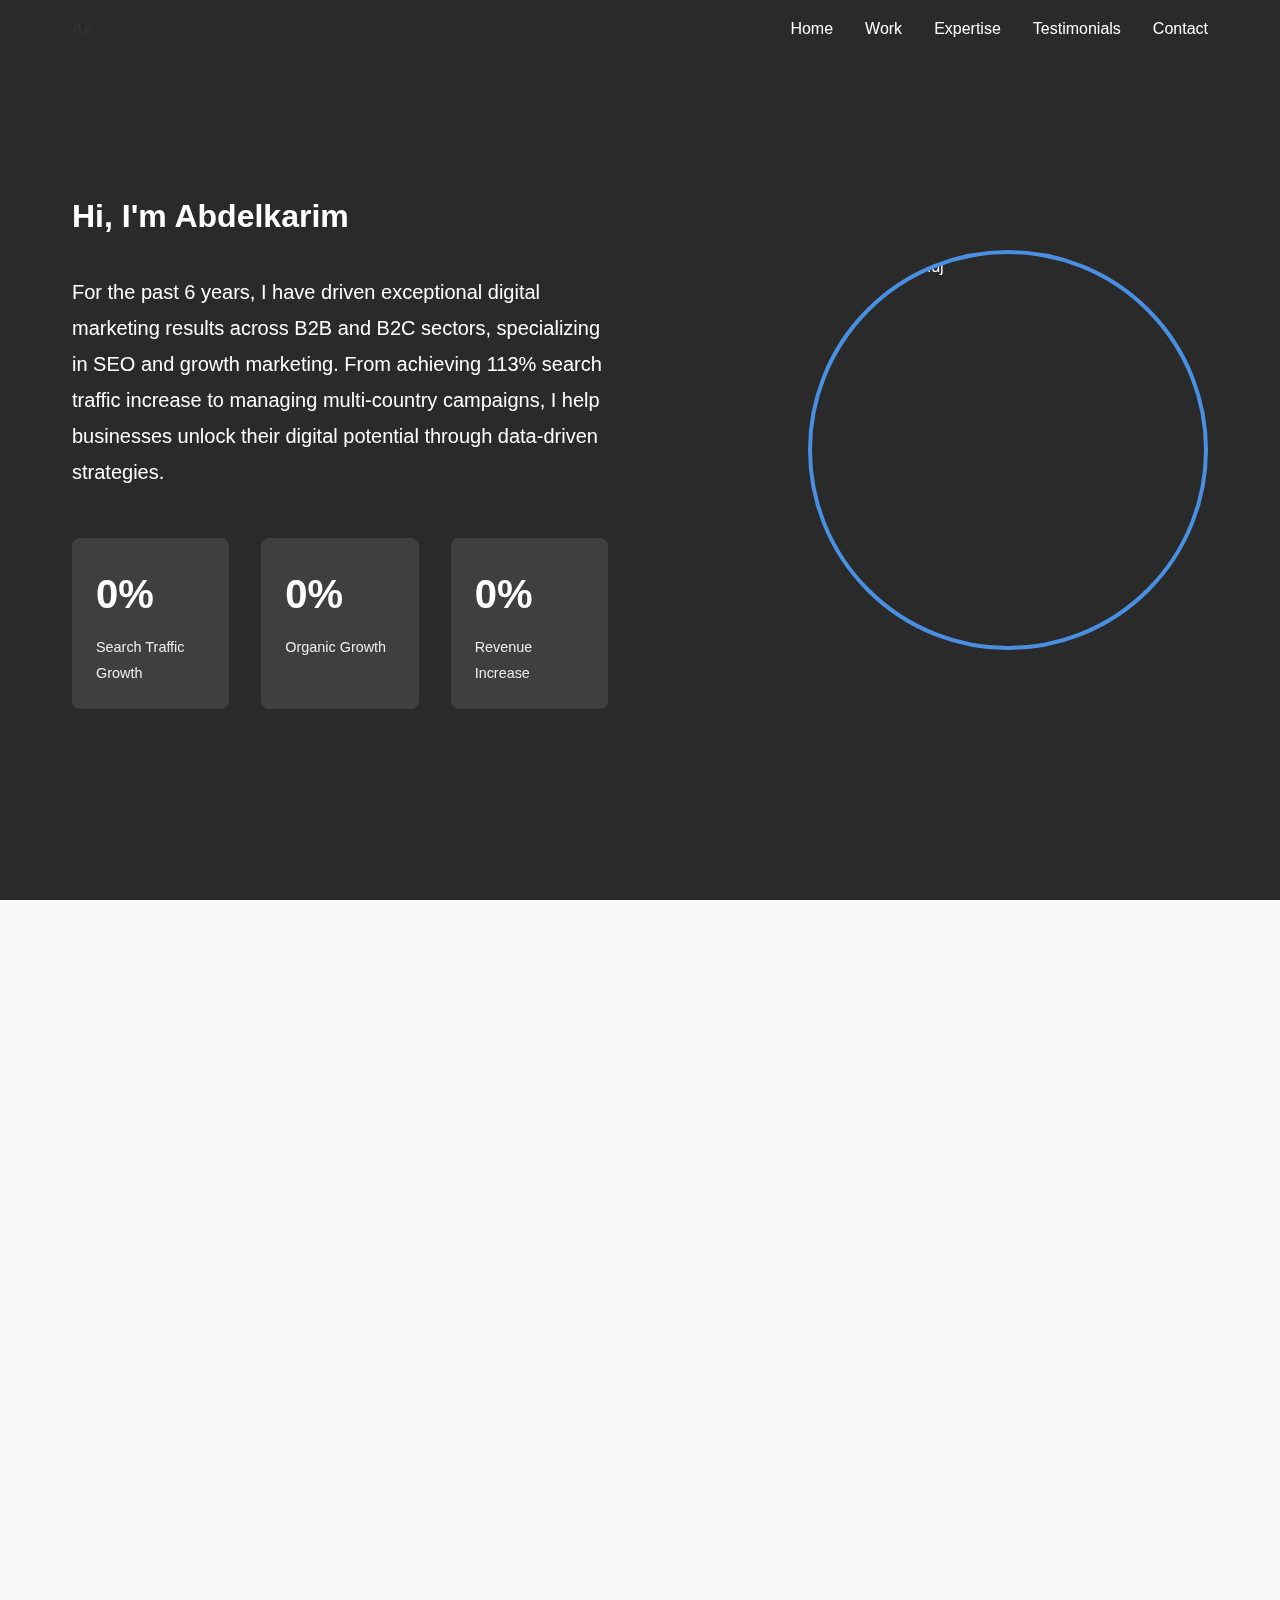
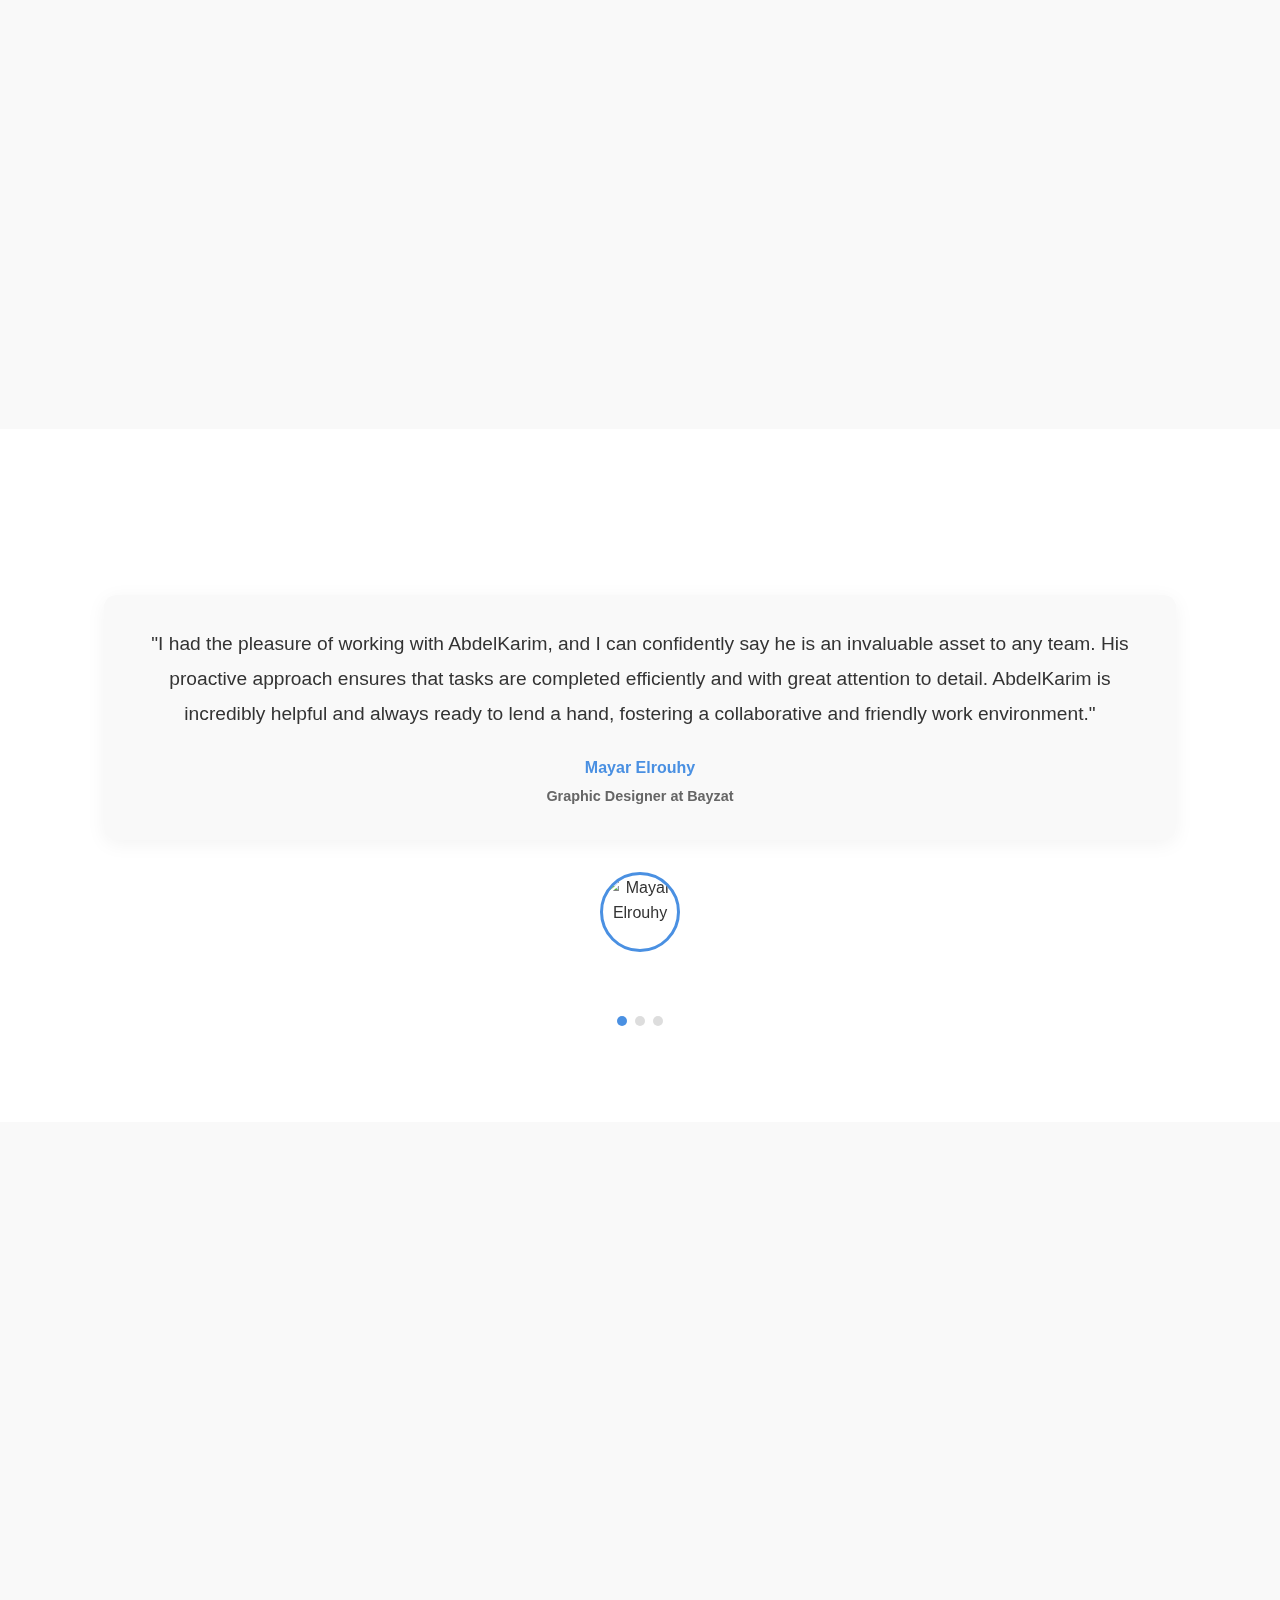
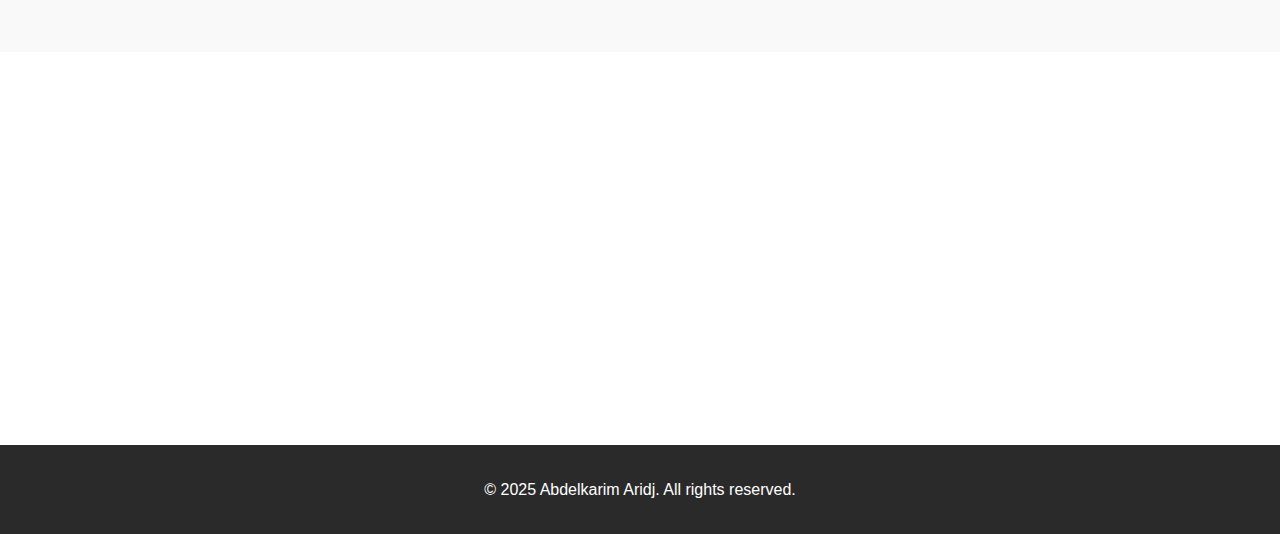
==== commit e596a906: "fixed header" ====
--- a/index.html
+++ b/index.html
@@ -23,26 +23,34 @@
             </ul>
         </div>
     </nav>
-<!-- Hero Section -->
-<header id="home" class="hero">
-    <div class="container hero-container">
-        <div class="hero-content">
-            <h1 data-aos="fade-up">Abdelkarim Aridj</h1>
-            <p class="hero-subtitle" data-aos="fade-up" data-aos-delay="200">
-                Digital Marketing Specialist | SEO & Growth Marketing Expert
-            </p>
-            <div class="hero-cta" data-aos="fade-up" data-aos-delay="400">
-                <a href="#work" class="cta-btn">View My Work</a>
-                <a href="#contact" class="cta-btn secondary">Contact Me</a>
-            </div>
-        </div>
-        <div class="hero-image" data-aos="zoom-in">
-            <img src="https://res.cloudinary.com/dxblsw5ct/image/upload/v1737079715/hero-image.jpg" 
-                 alt="Abdelkarim Aridj Profile"
-                 class="profile-image">
-        </div>
-    </div>
-</header>
+    <!-- Hero Section -->
+    <header id="home" class="hero">
+        <div class="container hero-container">
+            <div class="hero-content" data-aos="fade-right">
+                <h1>Hi, I'm Abdelkarim</h1>
+                <p class="hero-text">For the past 6 years, I have driven exceptional digital marketing results across B2B and B2C sectors, specializing in SEO and growth marketing. From achieving 113% search traffic increase to managing multi-country campaigns, I help businesses unlock their digital potential through data-driven strategies.</p>
+                <div class="hero-stats">
+                    <div class="stat" data-value="113">
+                        <span class="number">0%</span>
+                        <span class="label">Search Traffic Growth</span>
+                    </div>
+                    <div class="stat" data-value="70">
+                        <span class="number">0%</span>
+                        <span class="label">Organic Growth</span>
+                    </div>
+                    <div class="stat" data-value="40">
+                        <span class="number">0%</span>
+                        <span class="label">Revenue Increase</span>
+                    </div>
+                </div>
+            </div>
+            <div class="hero-image" data-aos="fade-left">
+                <img src="https://res.cloudinary.com/dxblsw5ct/image/upload/v1737039571/karim-portfolio_oym7jm.jpg" 
+                     alt="Abdelkarim Aridj" 
+                     loading="eager">
+            </div>
+        </div>
+    </header>
     <!-- Work Section (Projects Grid) -->
     <section id="work" class="work">
         <div class="container">
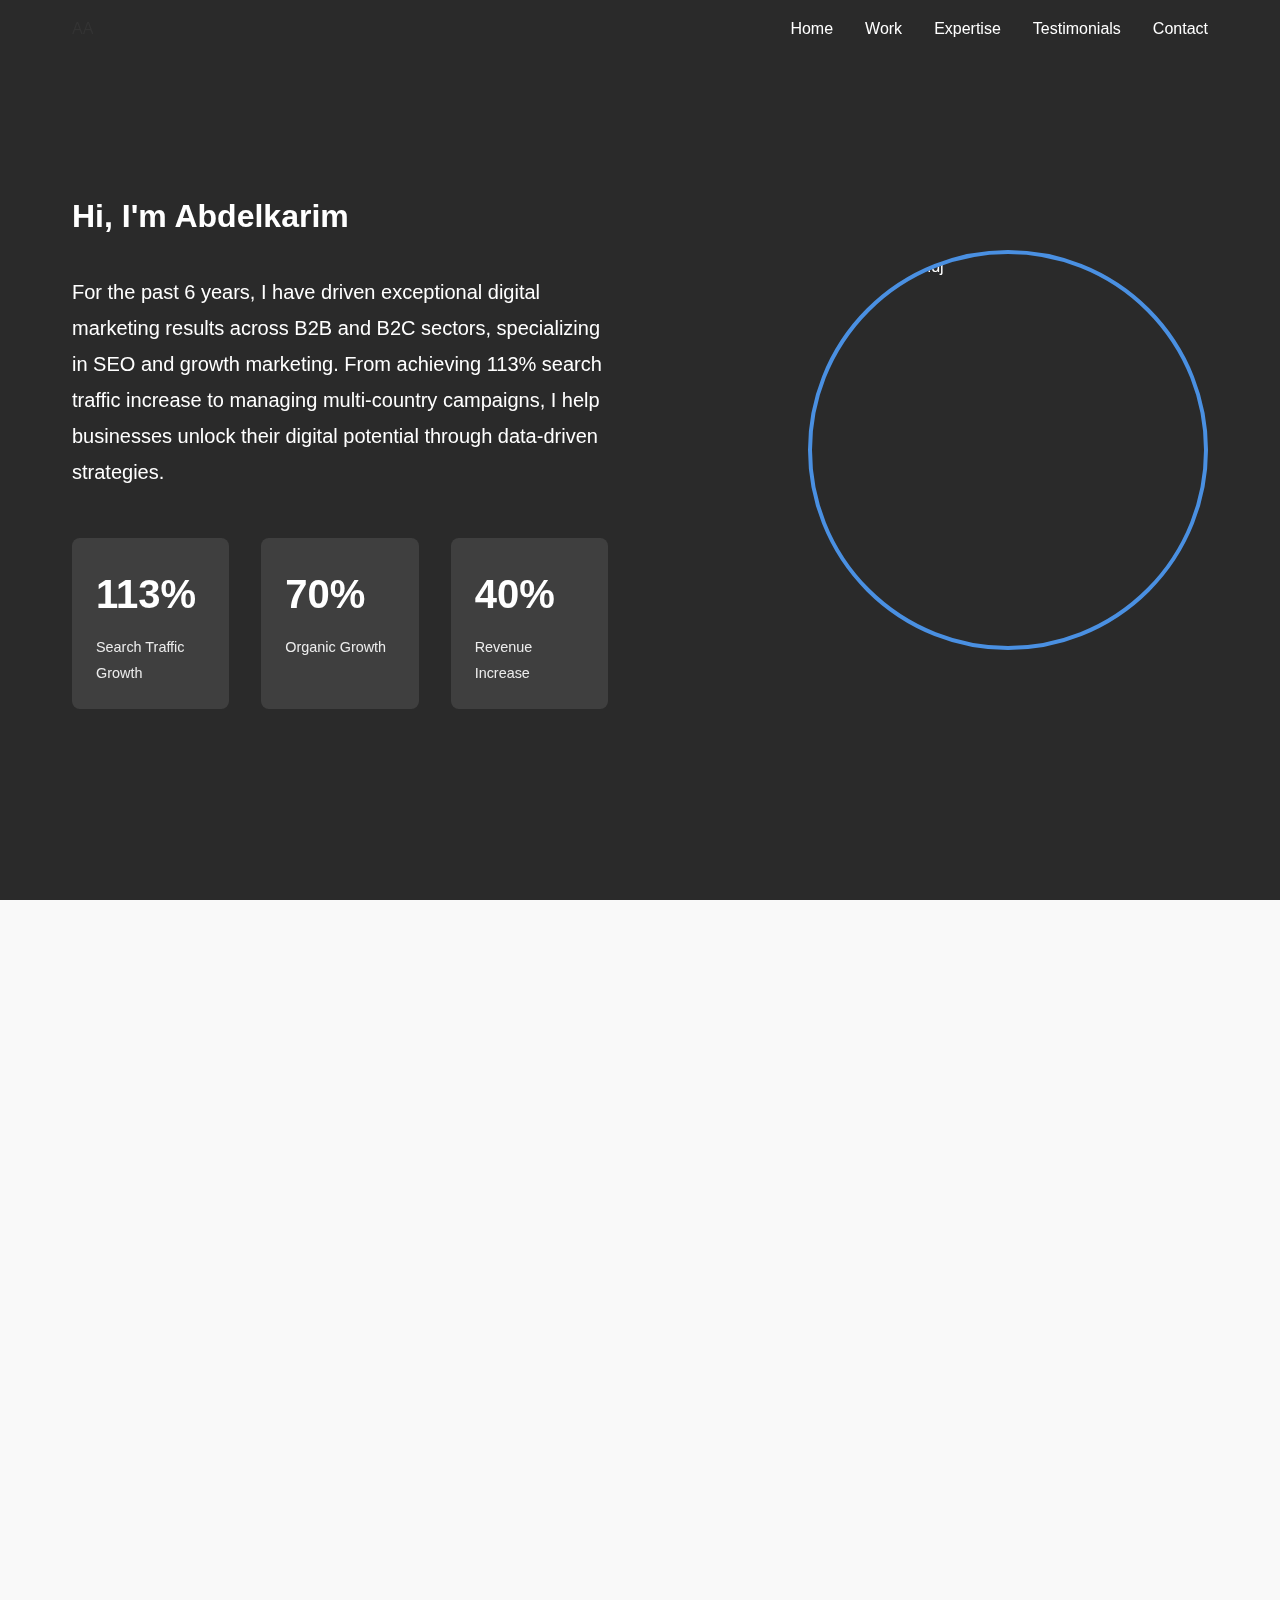
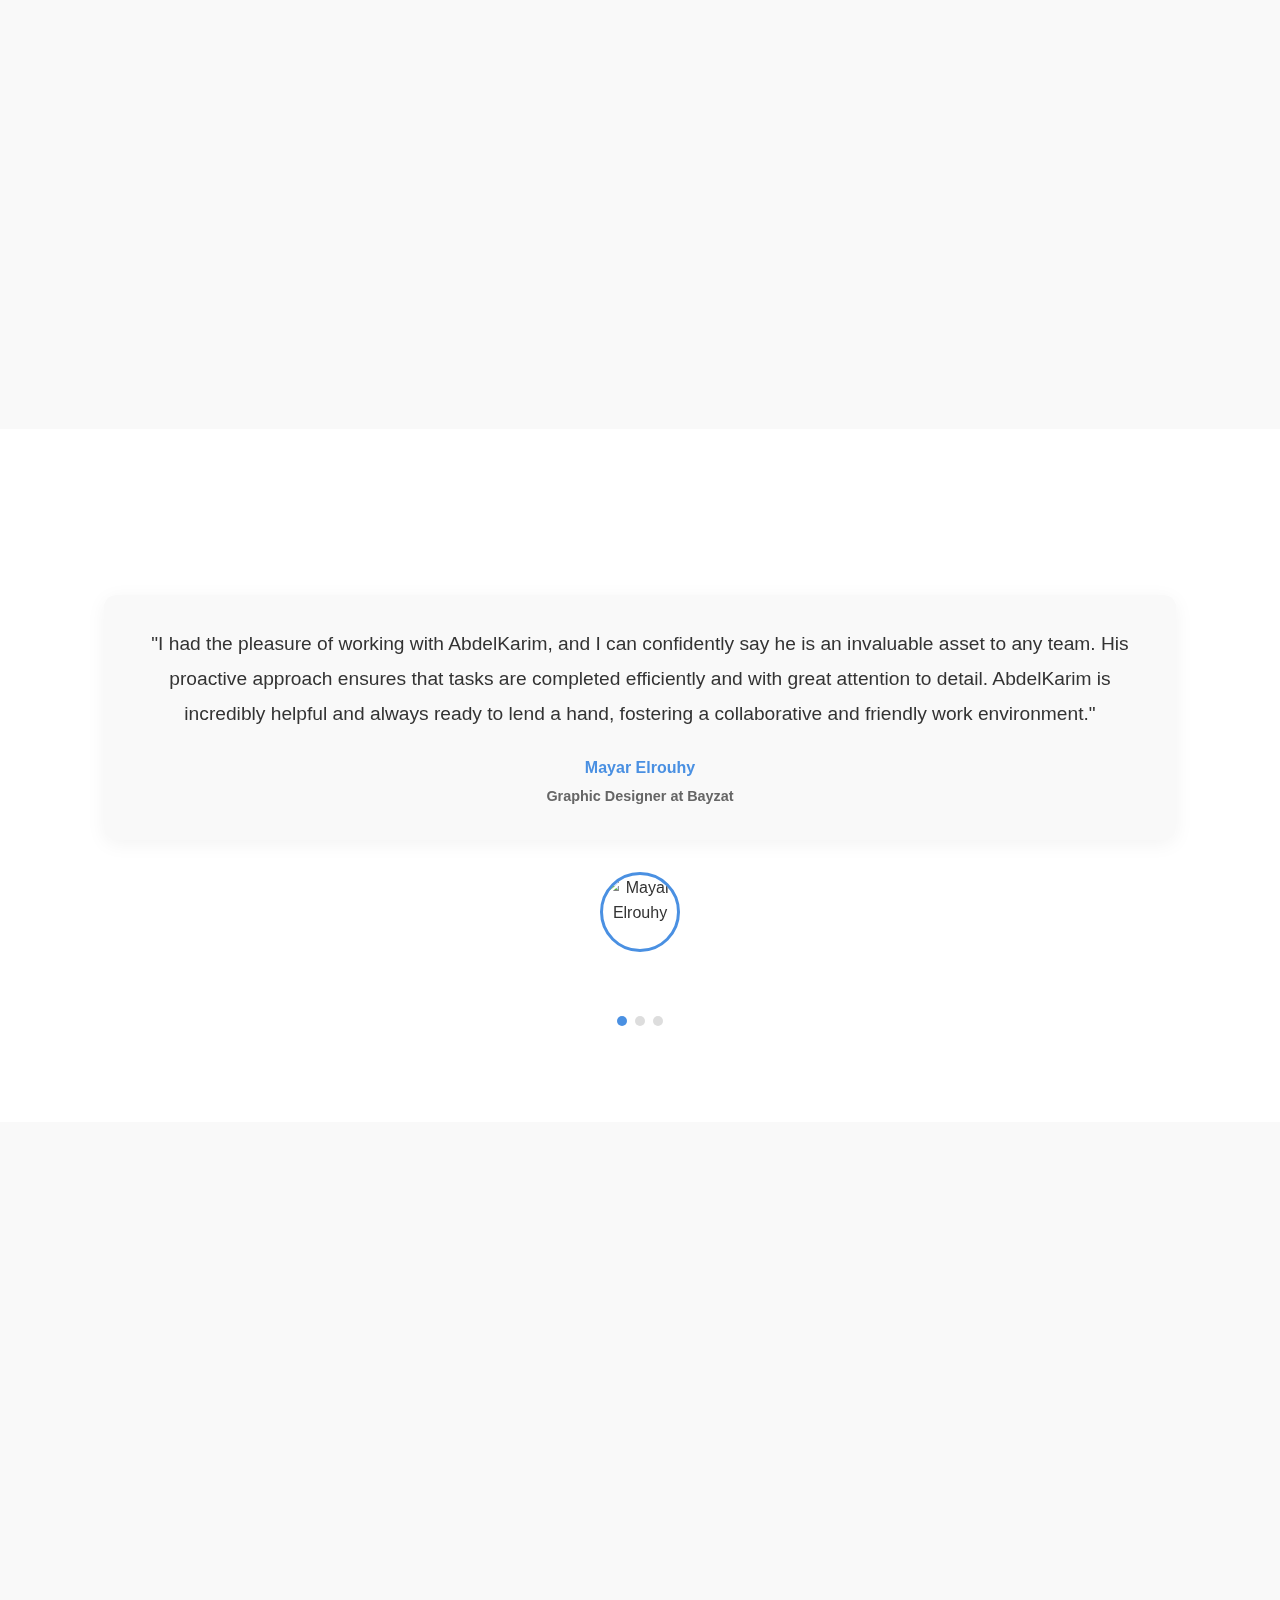
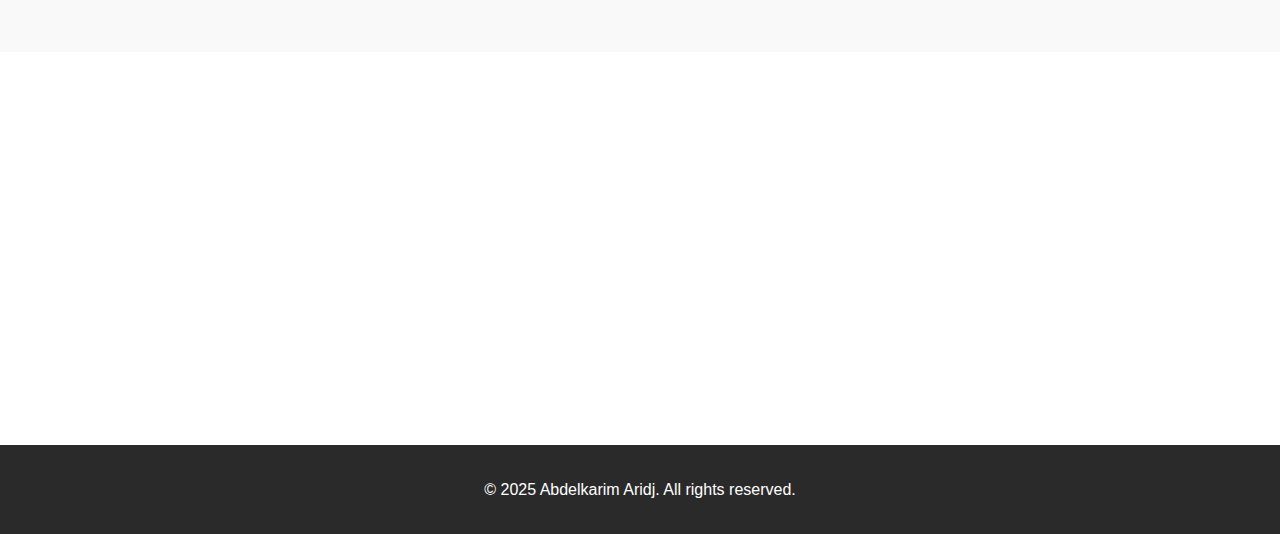
==== commit d5417985: "fixed hero" ====
--- a/index.html
+++ b/index.html
@@ -31,15 +31,15 @@
                 <p class="hero-text">For the past 6 years, I have driven exceptional digital marketing results across B2B and B2C sectors, specializing in SEO and growth marketing. From achieving 113% search traffic increase to managing multi-country campaigns, I help businesses unlock their digital potential through data-driven strategies.</p>
                 <div class="hero-stats">
                     <div class="stat" data-value="113">
-                        <span class="number">0%</span>
+                        <span class="number">113%</span>
                         <span class="label">Search Traffic Growth</span>
                     </div>
                     <div class="stat" data-value="70">
-                        <span class="number">0%</span>
+                        <span class="number">70%</span>
                         <span class="label">Organic Growth</span>
                     </div>
                     <div class="stat" data-value="40">
-                        <span class="number">0%</span>
+                        <span class="number">40%</span>
                         <span class="label">Revenue Increase</span>
                     </div>
                 </div>
